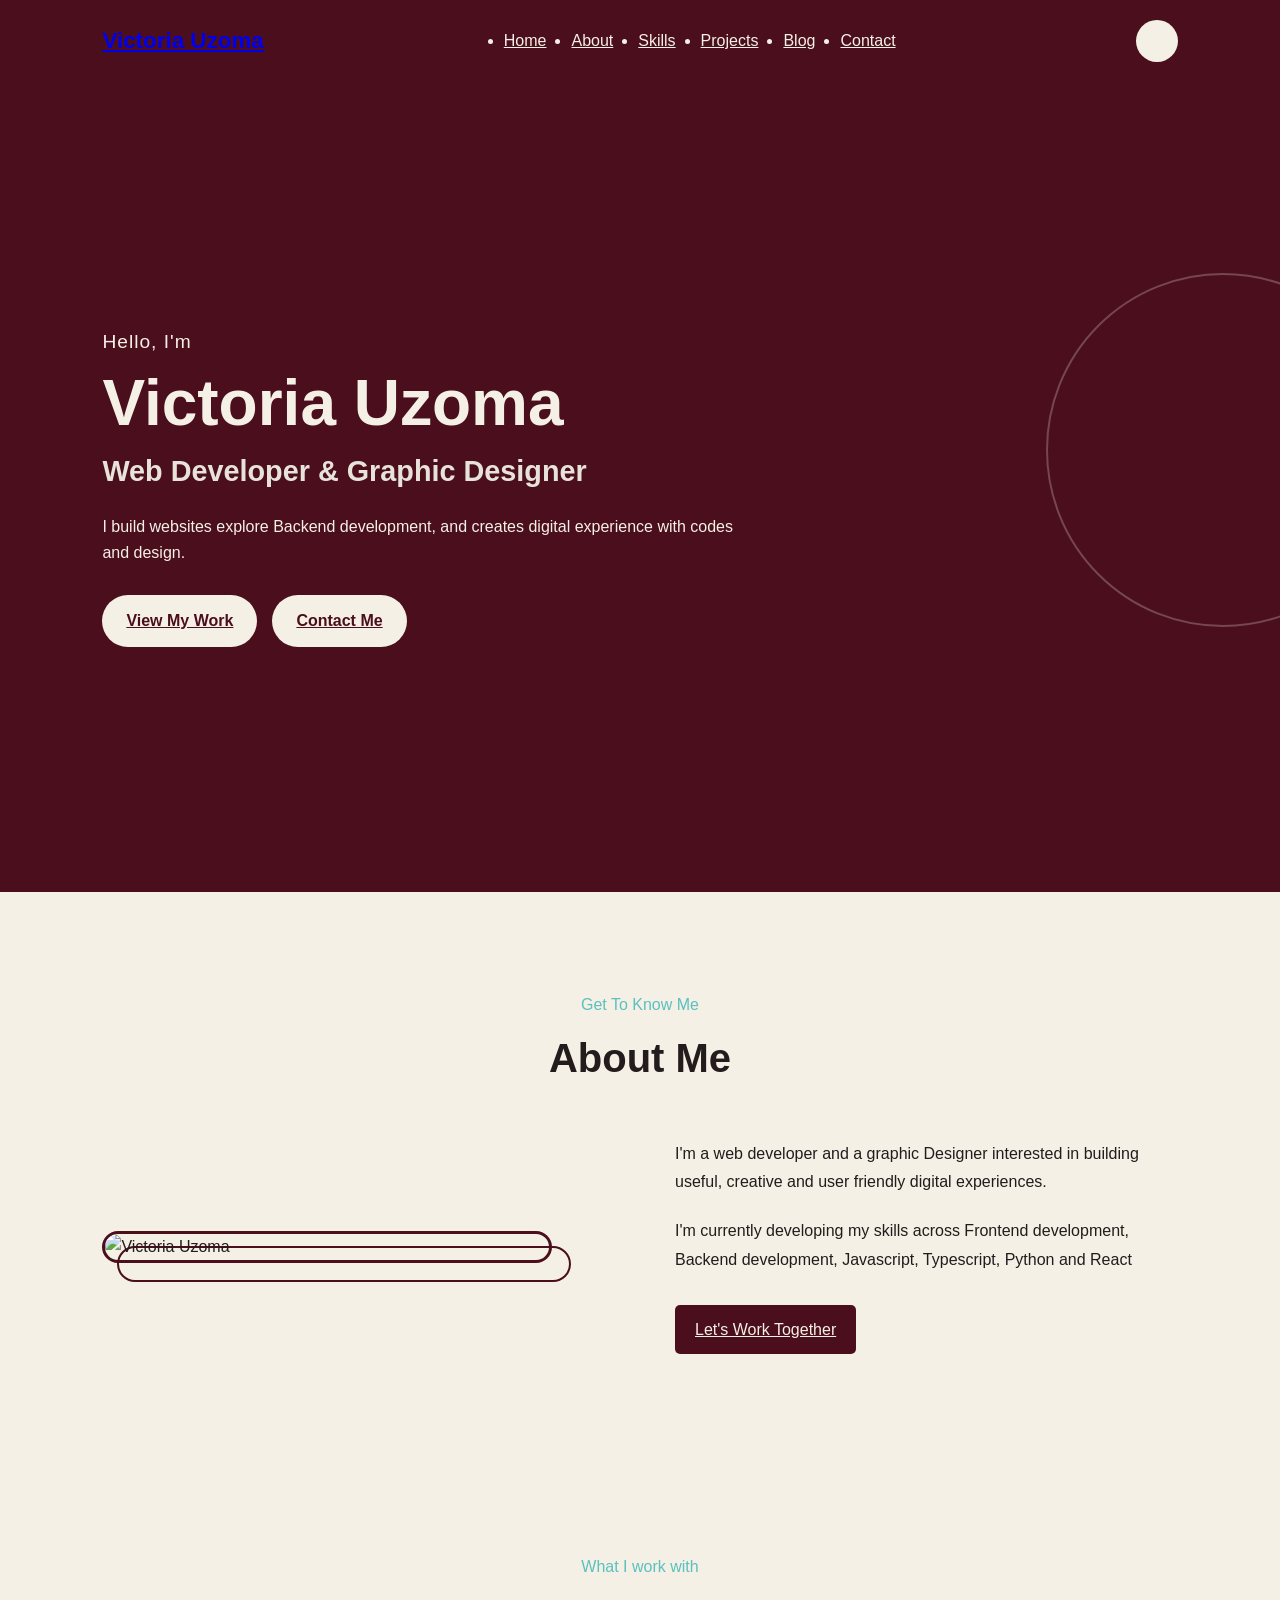
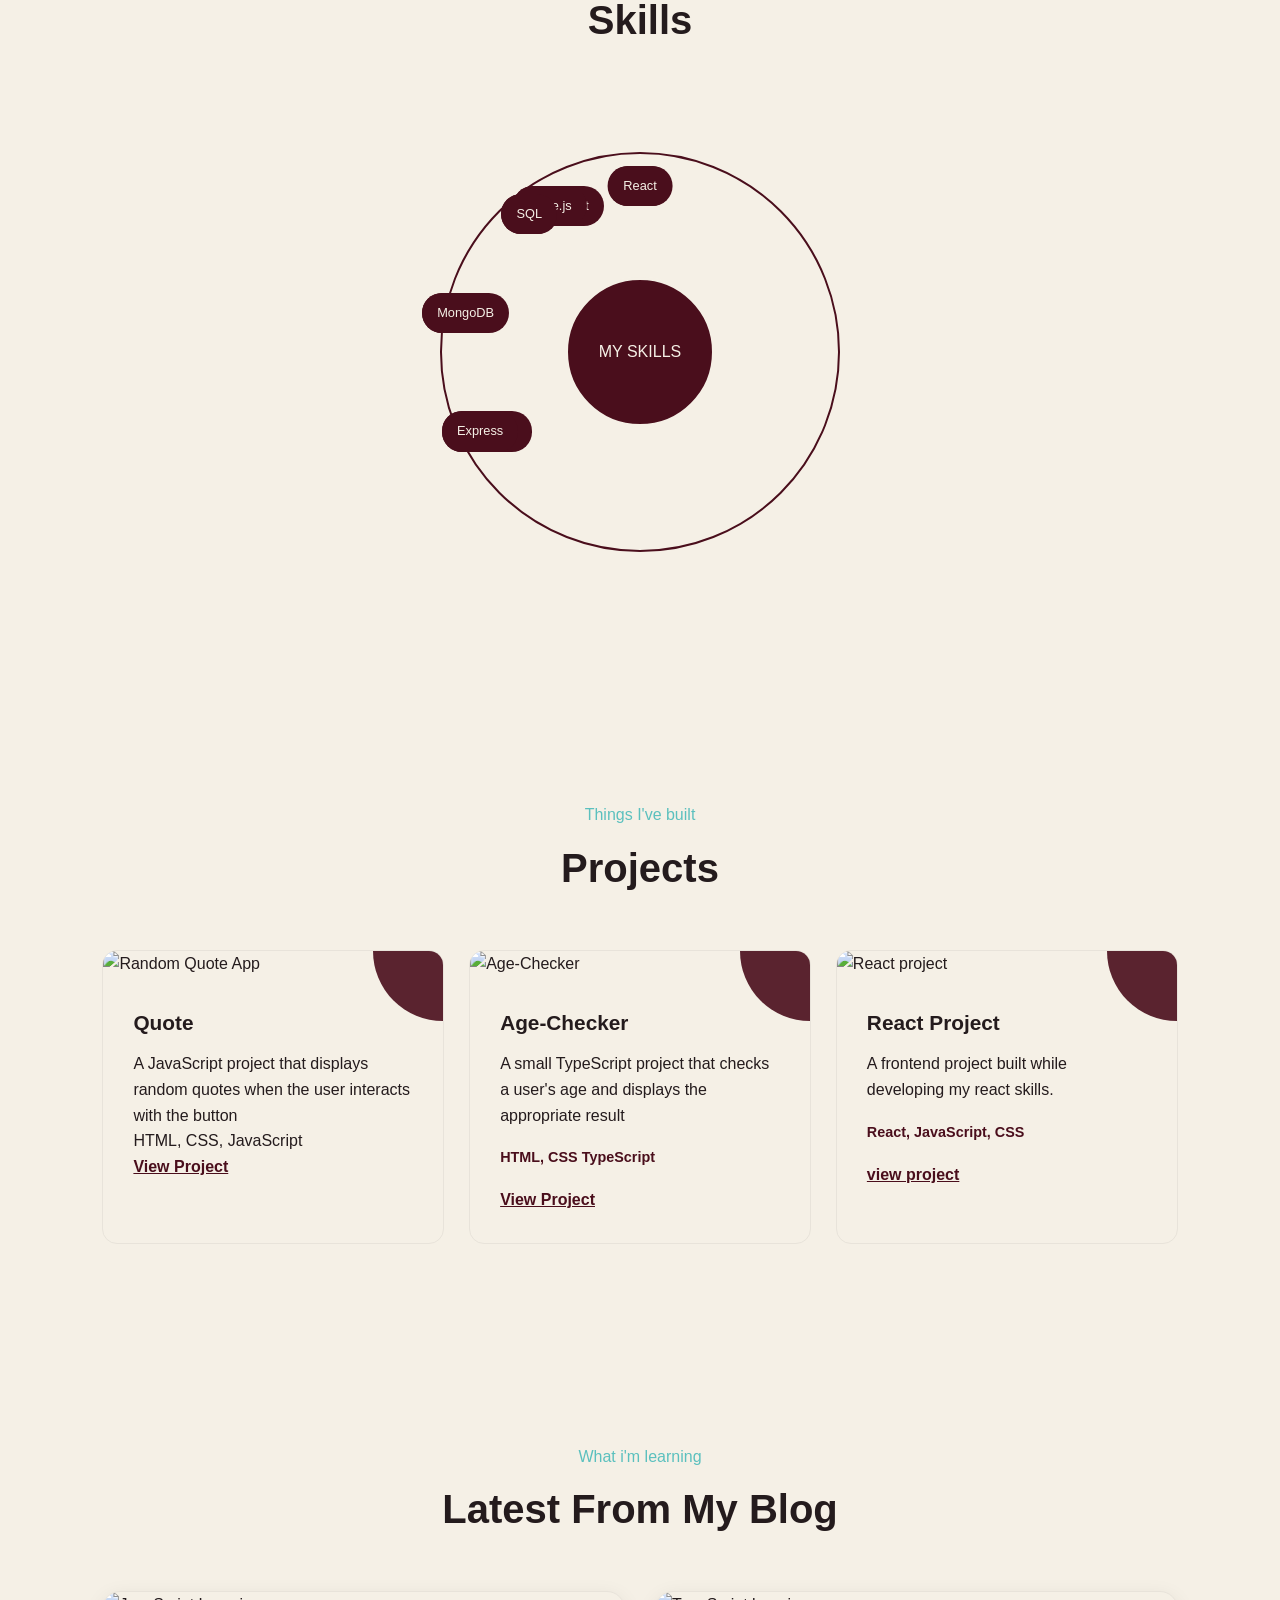
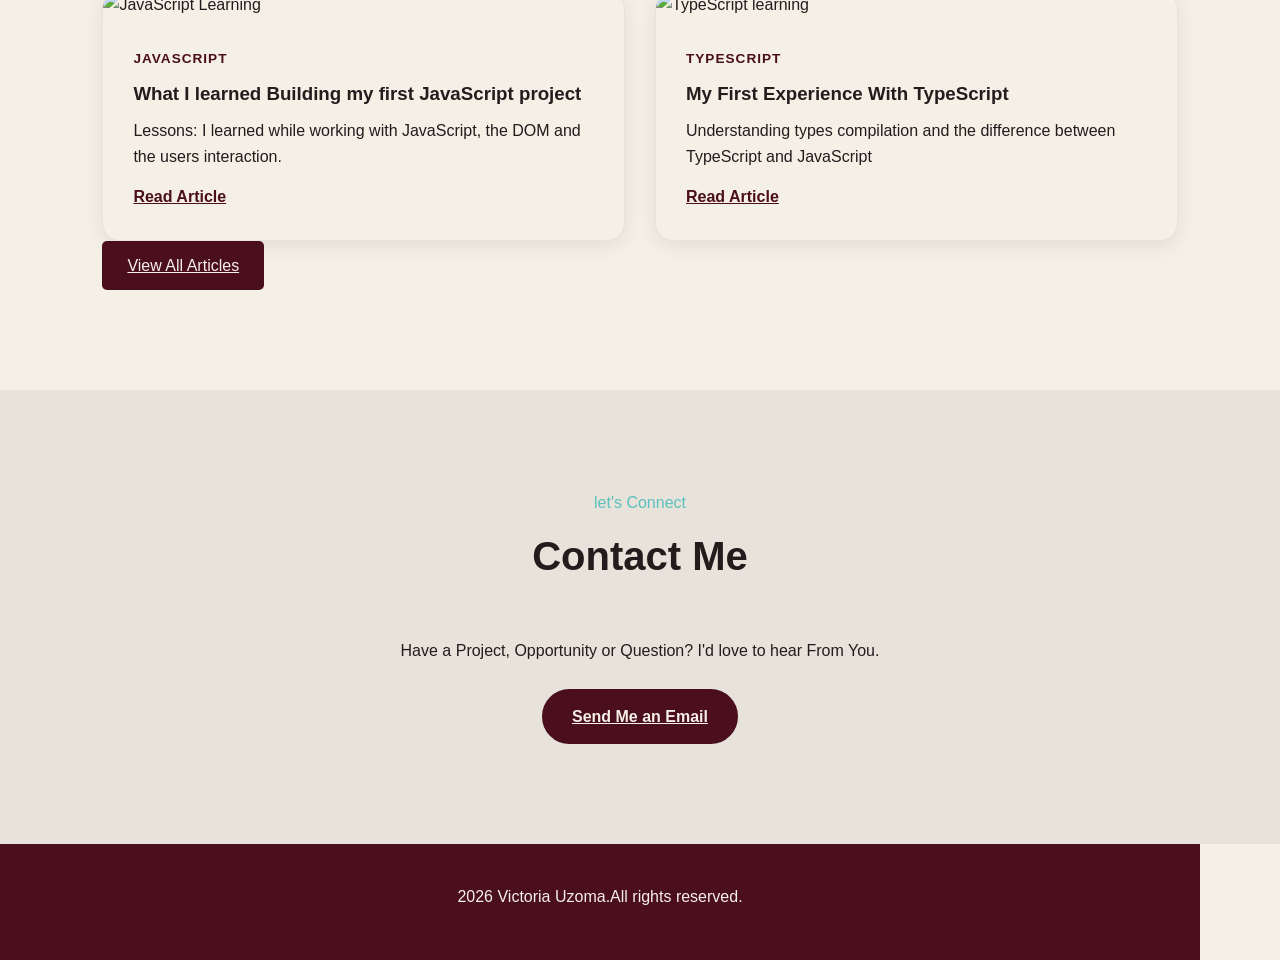
==== index.html @ b0142c45 "Refine portfolio layout and navigation" ====
<!DOCTYPE html>
<html lang="en">
<head>
    <meta charset="UTF-8">
    <meta name="viewport" content="width=device-width, initial-scale=1.0">
    <title>Victoria Uzoma</title>
    <link rel="stylesheet" href="css/style.css">
</head>
<body>
    
    <header>
        <nav class="navbar">
            <a href="index.html" class="logo">Victoria Uzoma</a>
            <ul class="nav-links">
                <li><a href="#home">Home</a></li>
                <li><a href="#about">About</a></li>
                <li><a href="#skills">Skills</a></li>
                <li><a href="#projects">Projects</a></li>
                <li><a href="blog.html">Blog</a></li>
                <li><a href="#contact">Contact</a></li>
            </ul>
            <button id="themeToggle" class="theme-toggle" type="button"><i data-lucide="moon"></i></button>
        </nav>
    </header>

    <main>
        <!--Hero Section-->

        <section id="home" class="hero">
            <div class="hero-content">
                <p class="intro">Hello, I'm</p>
                <h1>Victoria Uzoma</h1>
                <h2>Web Developer & Graphic Designer</h2>
                <p>I build websites explore Backend development, and creates digital experience with codes and design.</p>
                <div class="hero-buttons">
                  <a href="#projects">View My Work</a>
                  <a href="#contact">Contact Me</a>
                </div>
            </div>
        </section>

        <!-- About -->
        <section id="about" class="section">
              <div class="section-heading">
                <p>Get To Know Me</p>
                <h2>About Me</h2>
              </div>
              
              <div class="about-content">
                <div class="about-image">
                    <img src="images/profile.jpg" alt="Victoria Uzoma">
                </div>
                  
                <div class="about-text">
                    <p>
                        I'm a web developer and a graphic Designer interested in building useful, creative and user friendly digital experiences.
                    </p>
                    <p>
                        I'm currently developing my skills across Frontend development, Backend development, Javascript, Typescript, Python and React
                    </p>
                    <a href="#contact"> Let's Work Together</a>
                </div>
              </div>
        </section>

        <!-- Skills & Values -->

        <section id="skills" class="section">
            <div class="section-heading">
                <p>What I work with</p>
                <h2>Skills</h2>
            </div>

            <div class="skills-container">
                <div class="skills-orbit">
                    <div class="skills-center">
                        <p>MY SKILLS</p>
                    </div>
                    <span class="skills-icon icon-1">HTML</span>
                    <span class="skills-icon icon-2">CSS</span>
                    <span class="skills-icon icon-3">Git</span>
                    <span class="skills-icon icon-4">JavaScript</span>
                    <span class="skills-icon icon-5">TypeScript</span>
                    <span class="skills-icon icon-6">React</span>
                    <span class="skills-icon icon-7">Node.js</span>
                    <span class="skills-icon icon-8">Express</span>
                    <span class="skills-icon icon-9">MongoDB</span>
                    <span class="skills-icon icon-10">SQL</span>
                </div>
            </div>
        </section>

        <!--Projects-->

        <section id="projects" class="section">
           <div class="section-heading">
            <p>Things I've built</p>
            <h2>Projects</h2>
           </div>

           <div class="projects-container">
            <article class="project-card">
                <div class="project-image">
                <img src="images/quote-app.jpg" alt="Random Quote App">
                </div>

                <div class="project-content">
                   <h3>Quote</h3>
                   <p>A JavaScript project that displays random quotes when the user interacts with the button</p>
                   <p>HTML, CSS, JavaScript</p>
                   <a href="#" class="project-link">View Project</a>
                </div>
            </article>

            <article class="project-card">
                <div class="project-image"><img src="images/age-checker.jpg" alt="Age-Checker"></div>
                <div class="project-content">
                    <h3>Age-Checker</h3>
                    <p>A small TypeScript project that checks a user's age and displays the appropriate result</p>
                    <p class="technologies"> HTML, CSS TypeScript</p>
                    <a href="#" class="project-link">View Project</a>
                </div>
            </article>

            <article class="project-card">
                <div class="project-image">
                    <img src="images/react-project.jpg" alt="React project">
                </div>
                <div class="project-content">
                    <h3>React Project</h3>
                    <p> A frontend project built while developing my react skills.</p>
                    <p class="technologies">React, JavaScript, CSS</p>
                    <a href="#" class="project-link"> view project</a>
                </div>
            </article>
           </div>
        </section>

         <!--Blog Preview-->

         <section id="blog-preview" class="section">
            <div class="section-heading">
                <p>What i'm learning</p>
                <h2>Latest From My Blog</h2>
            </div>

            <div class="blog-container">
                <article class="blog-card">
                    <div class="blog-image"><img src="images/blog-javascript.jpg" alt="JavaScript Learning"></div>
                    <div class="blog-content">
                        <p class="blog-category">JavaScript</p>
                        <h3>What I learned Building my first JavaScript project</h3>
                        <p>Lessons: I learned while working with JavaScript, the DOM and the users interaction.</p>
                        <a href="article.html?post=javascript-project">Read Article</a>
                    </div>
                </article>

                <article class="blog-card">
                    <div class="blog-image">
                        <img src="images/blog-typescript.jpg" alt="TypeScript learning">
                    </div>
                    <div class="blog-content">
                        <p class="blog-category">TypeScript</p>
                        <h3>My First Experience With TypeScript</h3>
                        <p>Understanding types compilation and the difference between TypeScript and JavaScript</p>
                        <a href="article.html?post=typescript">Read Article</a>
                    </div>
                </article>
            </div>

            <div class="blog-button">
                <a href="blog.html"> View All Articles</a>
            </div>
         </section>

         <!--Contact-->

         <section id="contact" class="section">
            <div class="section-heading">
                <p>let's Connect</p>
                <h2>Contact Me</h2>
            </div>

            <div class="contact-content">
                <p>Have a Project, Opportunity or Question? I'd love to hear From You.</p>
                <a href="mailto:vuzoma140@gmail.com">Send Me an Email</a>
            </div>
         </section>
    </main>
    
    <footer>
        <p>2026 Victoria Uzoma.All rights reserved.</p>
    </footer>

    <script src="https://unpkg.com/lucide@latest"></script>
    <script src="js/script.js"></script>
</body>
</html>
---- css/style.css ----
*{
    margin: 0;
    padding: 0;
    box-sizing: border-box;
}

:root {
    --hushblood: #4a0e1c;
    --cream: #f5f0e6;
    --smoky-white: #e8e3da;
    --text-dark: #241b1d;
    --white: #ffffff;
}

html {
    scroll-behavior: smooth;
}

body {
    font-family: Arial, Helvetica, sans-serif;
    background: var(--cream);
    color: var(--text-dark);
    line-height: 1.6;
    min-height: 100vh;
    width: 100%;
    margin: 0;
}

img{
    width: 100%;
    display: block;
}

/* Navbar */

.navbar {
    width: 100%;
    padding:20px 8%;
    display: flex;
    justify-content: space-between;
    align-items: center;
    background: var(--hushblood);
    color: var(--cream);
    position: sticky;
    top: 0;
    z-index: 1000;
}

.logo {
    font-size: 1.4rem;
    font-weight:bold;
}

.nav-links {
    display: flex;
    gap: 25px;
}

.nav-links a {
    color: var(--cream);
    transition: color 0.3s ease;
}

.nav-links a:hover {
    color: var(--smoky-white)
}

.nav-links a {
    position: relative;
}

.nav-links a::after {
    content: "";
    position: absolute;
    width: 0;
    height: 2px;
    left: 0;
    bottom: -6px;
    background: var(--cream);
    transition: width 0.3s ease;
}

.nav-links a:hover::after {
    width: 100%;
}


/* General section */

.section {
    padding: 100px 8%;
}

.section-heading {
    text-align: center;
    max-width: 700px;
    margin: 0 auto 50px;
}

.section-heading p {
    color: #5bc0be;
    margin-bottom: 8px;
}

.section-heading h1,
.section-heading h2 {
    font-size: 2.5rem;
}

/* Hero */

.hero {
    min-height: 90vh;
    padding: 100px 8%;
    display: flex;
    align-items: center;
    background: var(--hushblood);
    color: var(--cream);
}

.hero::before {
    content: "";
    position: absolute;
    width: 350px;
    height: 350px;
    border-radius: 50%;
    border: 2px solid var(--cream);
    right: -120px;
    top: 50%;
    transform: translateY(-50%);
    opacity: 0.25;
}

.hero-content {
    max-width: 750px;
    position: relative;
    z-index: 1;
}

.intro {
    color: var(--cream);
    font-size: 1.2rem;
    letter-spacing: 1px;
}

.hero h1 {
    font-size: 4rem;
    line-height: 1.1;
    margin: 10px 0;
    color: var(--cream);
}

.hero h2 {
    font-size: 1.8rem;
    margin-bottom: 20px;
    color: var(--smoky-white);
}

.hero p {
    max-width: 650px;
}

.hero-buttons {
    display: flex;
    gap: 15px;
    margin-top: 30px;
}
.hero-buttons a {
    padding: 13px 24px;
    border-radius: 30px;
    background: var(--cream);
    color: var(--hushblood);
    font-weight: bold;
    transition: 0.3s ease;
}

.hero-buttons a:hover {
    background: transparent;
    color: var(--cream);
    transform: translateY(-2px);
}

/* About */

.about-content {
    display: grid;
    grid-template-columns: 1fr 1fr;
    gap: 70px;
    align-items: center;
}

.about {
    background: var(--smoky-white);
}

.about-image {
    max-width: 450px;
    position: relative;
}

.about-image img {
    border-radius: 20px;
    border: 3px solid var(--hushblood);
    position: relative;
    z-index: 1;
}

.about-image::after {
    content: "";
    position: absolute;
    width: 100%;
    height: 100%;
    border: 2px solid var(--hushblood);
    border-radius: 20px;
    top: 15px;
    left: 15px;
    z-index: 0;
}

.about-text img {
border-radius: 15px;
border: 3px solid var(--hushblood);
}

.about-text a {
    display: inline-block;
    margin-top: 10px;
    padding: 12px 20px;
    background: var(--hushblood);
    color: var(--cream);
    border-radius: 5px;
    transition: 0.3s ease;
}

.about-text {
    max-width: 600px;
}

.about-text p {
    margin-bottom: 20px;
    color: var(--text-dark);
    line-height: 1.8;
}

/* Skills */

#skills {
    background: var(--cream);
}
.skills-container {
    display: flex;
    justify-content: center;
    align-items: center;
    min-height: 500px;
}

.skills-orbit {
    position: relative;
    width: 400px;
    height: 400px;
    border: 2px solid var(--hushblood);
    border-radius: 50%;
    animation: rotateSkills 20s linear infinite;
}


.skills-center {
    position: absolute;
    top: 50%;
    left: 50%;
    transform: translate(-50%, -50%);

    width: 150px;
    height: 150px;
    border-radius: 50%;

    background: var(--hushblood);
    color: var(--cream);

    display: flex;
    justify-content: center;
    align-items: center;
    text-align: center;
    border: 3px solid var(--cream);
}

.skills-icon {
position: absolute;
padding: 10px 15px;
background: var(--hushblood);
color: var(--cream);
border-radius: 20px;
font-size: 0.8rem;
transition: transform 0.3s ease;
}

.icon-1 {
    top: 3%;
    left: 50%;
    transform: translateX(-50%);
}

.icon-2 {
    top: 10%;
    left: 15%;
}

.icon-3 {
    top: 35%;
    left: -5%;
}

.icon-4 {
    top: 65%;
    left: 0%;
}

.icon-5 {
    top: 8%;
    left: 18%;
}

.icon-6 {
    top: 3%;
    left: 50%;
    transform: translateX(-50%);
}

.icon-7 {
    top: 8%;
    left: 18%;
}

.icon-8 {
    top: 65%;
    left: 0%;
}

.icon-9 {
    top: 35%;
    left: -5%;
}

.icon-10 {
    top: 10%;
    left: 15%;
}

.skills-orbit:hover {
    animation-play-state: paused;
}

@keyframes rotateSkills {
    from {
        transform: rotate(0deg);
    }
    to {
        transform: rotate(360deg);
    }
}
/*Projects*/

.projects-container {
    display: grid;
    grid-template-columns: repeat(3, 1fr);
    gap: 25px;
}

.project-card {
    position: relative;
    background: var(--cream);
    border-radius: 15px;
    overflow: hidden;
    border: 1px solid var(--smoky-white);
    transition: transform 0.3s ease, box-shadow 0.3s ease;
}

.project-card::before {
    content: "";
    position: absolute;
    width: 140px;
    height: 140px;
    border-radius: 50%;
    background: var(--hushblood);
    top: -70px;
    right: -70px;
    opacity: 0.9;
}

.project-card:hover {
    transform: translateY(-8px);
    box-shadow: 0 15px 30px rgba(74, 14, 28, 0.15);
}

.project-content {
    padding: 30px;
    position: relative;
    z-index: 1;
}

.project-content h3 {
    margin-bottom: 12px;
    font-size: 1.3rem;
}

.technologies {
    margin: 18px 0;
    font-size: 0.9rem;
    color: var(--hushblood);
    font-weight: bold;
}

.project-link {
    font-weight: bold;
    color: var(--hushblood);
    transition: 0.3s ease;
}

.project-link:hover {
    letter-spacing: 1px;
}

/*Blog*/

.blog-container {
    display: grid;
    grid-template-columns: repeat(2, 1fr);
    gap: 30px;
}

.blog-card {
    background: var(--cream);
    border-radius: 18px;
    overflow: hidden;
    border: 1px solid var(--smoky-white);
    box-shadow: 0 5px 20px rgba(0, 0, 0, 0.08);
    transition: 0.3s ease;
}

.blog-content {
    padding: 30px;
}

.blog-category {
    color: var(--hushblood);
    font-size: 0.85rem;
    font-weight: bold;
    text-transform: uppercase;
    letter-spacing: 1px;
    margin-bottom: 12px;
}

.blog-content h2,
.blog-content h3 {
    margin-bottom: 12px;
    line-height: 1.3;
}

.blog-content a {
    display: inline-block;
    margin-top: 15px;
    font-weight: bold;
    color: var(--hushblood);
    transition: 0.3s ease;
}

.blog-button a {
    display: inline-block;
    padding: 12px 25px;
    background: var(--hushblood);
    color: var(--cream);
    border-radius: 5px;
    transition: 3.0s ease;
}

.blog-button a:hover {
    transform: translateY(-2px);
    background: var(--text-dark);
}

.blog-card:hover {
    transform: translateY(-6px);
    box-shadow: 0 12px 25px rgba(74, 14, 28, 0.12);
}

/* Article*/

#article {
    max-width: 850px;
    margin: 0 auto;
    padding: 100px 8%;
}

.article-category {
    color: var(--hushblood);
    font-weight: bold;
}

.article-title {
    font-size: 3rem;
    margin: 15px 0 25px;
}

.article-content p {
    margin: 20px;
}

.article-content h2 {
    margin: 35px 0 15px;
}

/* Contact*/

.contact-content {
    text-align: center;
}

.contact-content a {
    display: inline-block;
    margin-top: 25px;
    padding: 13px 28px;
    background: var(--hushblood);
    color: var(--cream);
    border: 2px solid var(--hushblood);
    border-radius: 30px;
    font-weight: bold;
    transition: 0.3s ease;
}

.contact-content a:hover {
    background: transparent;
    color: var(--hushblood);
    transform: translateY(-3px);
}

#contact {
    background: var(--smoky-white);
}

/*Footer*/

footer {
    padding: 40px 20px;
    background: var(--hushblood);
    color: var(--cream);
    text-align: center;
    width: 1200px;
}

footer a {
    color: var(--cream);
    transition: 0.3s ease;
}

footer p {
    margin-bottom: 10px;
}

footer a:hover{
    color: var(--smoky-white);
}

footer a + a {
    margin-left: 15px;
}

/* Response */

@media (max-width: 900px) {
    .projects-container {
        grid-template-columns: 1fr 1fr;
    }

    .about-content {
        grid-template-columns: 1fr;
    }

    .about-image {
        margin: 0 auto;
    }

    .about-text {
        text-align: center;
        margin: 0 auto;
    }
}

@media (max-width: 650px) {
    .navbar {
        flex-direction: column;
        gap: 20px;
        padding: 18px 5%;
    }

    .nav-links {
        flex-wrap: wrap;
        justify-content: center;
        gap: 15px;
    }

    .hero {
     min-height: 80vh;
     padding: 80px 5%;
    }

    .hero h1 {
        font-size: 2.8rem;
    }

    .hero h2 {
        font-size: 1.4rem;
    }

    .hero-buttons {
        flex-wrap: wrap;
    }

    .section {
        padding: 80px 5%;
    }

    .skills-container,
    .projects-container,
    .blog-container {
        grid-template-columns: 1fr;
    } 

    .skills-orbit {
        width: 320px;
        height: 320px;
    }

    .skills-center {
        width: 120px;
        height: 120px;
    }
    .skills-icon {
        font-size: 0.75rem;
        padding: 8px 11px;
    }

    .article-title {
        font-size: 2.2rem;
    }
}

/* NIGHT THEME */

body.night {
    background: var(--hushblood);
    color: var(--cream);
}

body.night .navbar {
    background: var(--cream);
    color: var(--hushblood);
}

body.night .nav-links a {
    color: var(--hushblood);
}

body.night .intro {
    color: var(--text-dark);
}

body.night .hero {
    background: var(--cream);
    color: var(--hushblood);
}

body.night .hero h1,
body.night .hero h2 {
    color: var(--hushblood);
}

body.night .about,
body.night .skills,
body.night #contact {
    background: var(--hushblood);
    color: var(--cream);
}

body.night .project-card,
body.night .blog-card {
    background: var(--hushblood);
    color: var(--cream);
    border-color: var(--cream);
}

body.night footer {
        background: var(--cream);
        color: var(--hushblood);
}

body.night .theme-toggle {
    background: var(--hushblood);
    color: var(--cream);
}

.theme-toggle {
    border: none;
    background: var(--cream);
    color: var(--hushblood);
    width: 42px;
    height: 42px;
    border-radius: 50%;
    cursor: pointer;
    font-size: 1.1rem;
    transition: 0.3s ease;
}

.theme-toggle:hover {
    transform: rotate(15deg) scale(1.05);
}

.theme-toggle svg {
    width: 20px;
    height:20px;
}

body.night .section-heading p {
    color: var(--cream);
}

body.night .about-text p {
    color: var(--cream);
}

body.night .technologies {
    color: var(--cream);
}

body.night .project-link {
    color: var(--cream);
}

body.night .blog-category {
    color: var(--cream);
}

body.night .blog-content a {
    color: var(--cream);
}

body.night .article-category {
    color: var(--cream);
}

body.night .contact-content a {
    background: var(--cream);
    color: var(--hushblood);
    border-color: var(--cream);
}

body.night .contact-content a:hover {
    background: transparent;
    color: var(--cream);
}
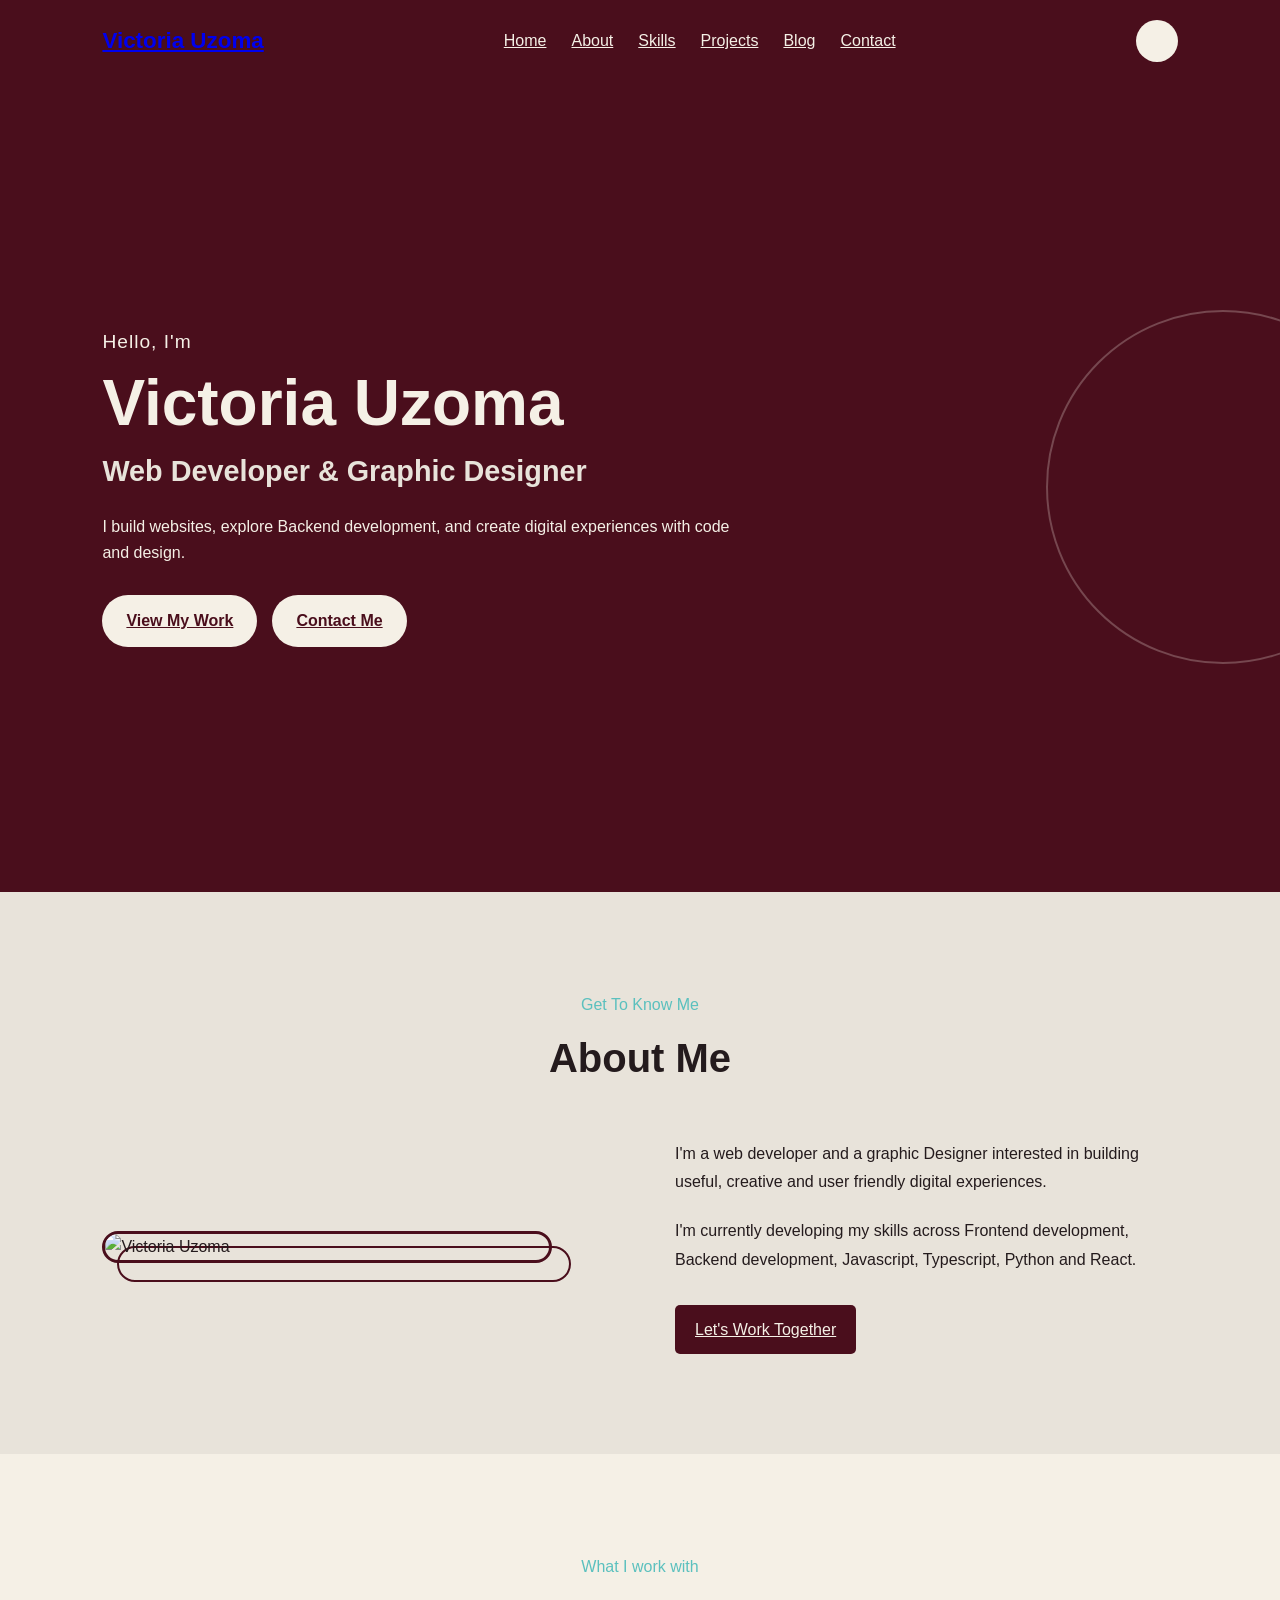
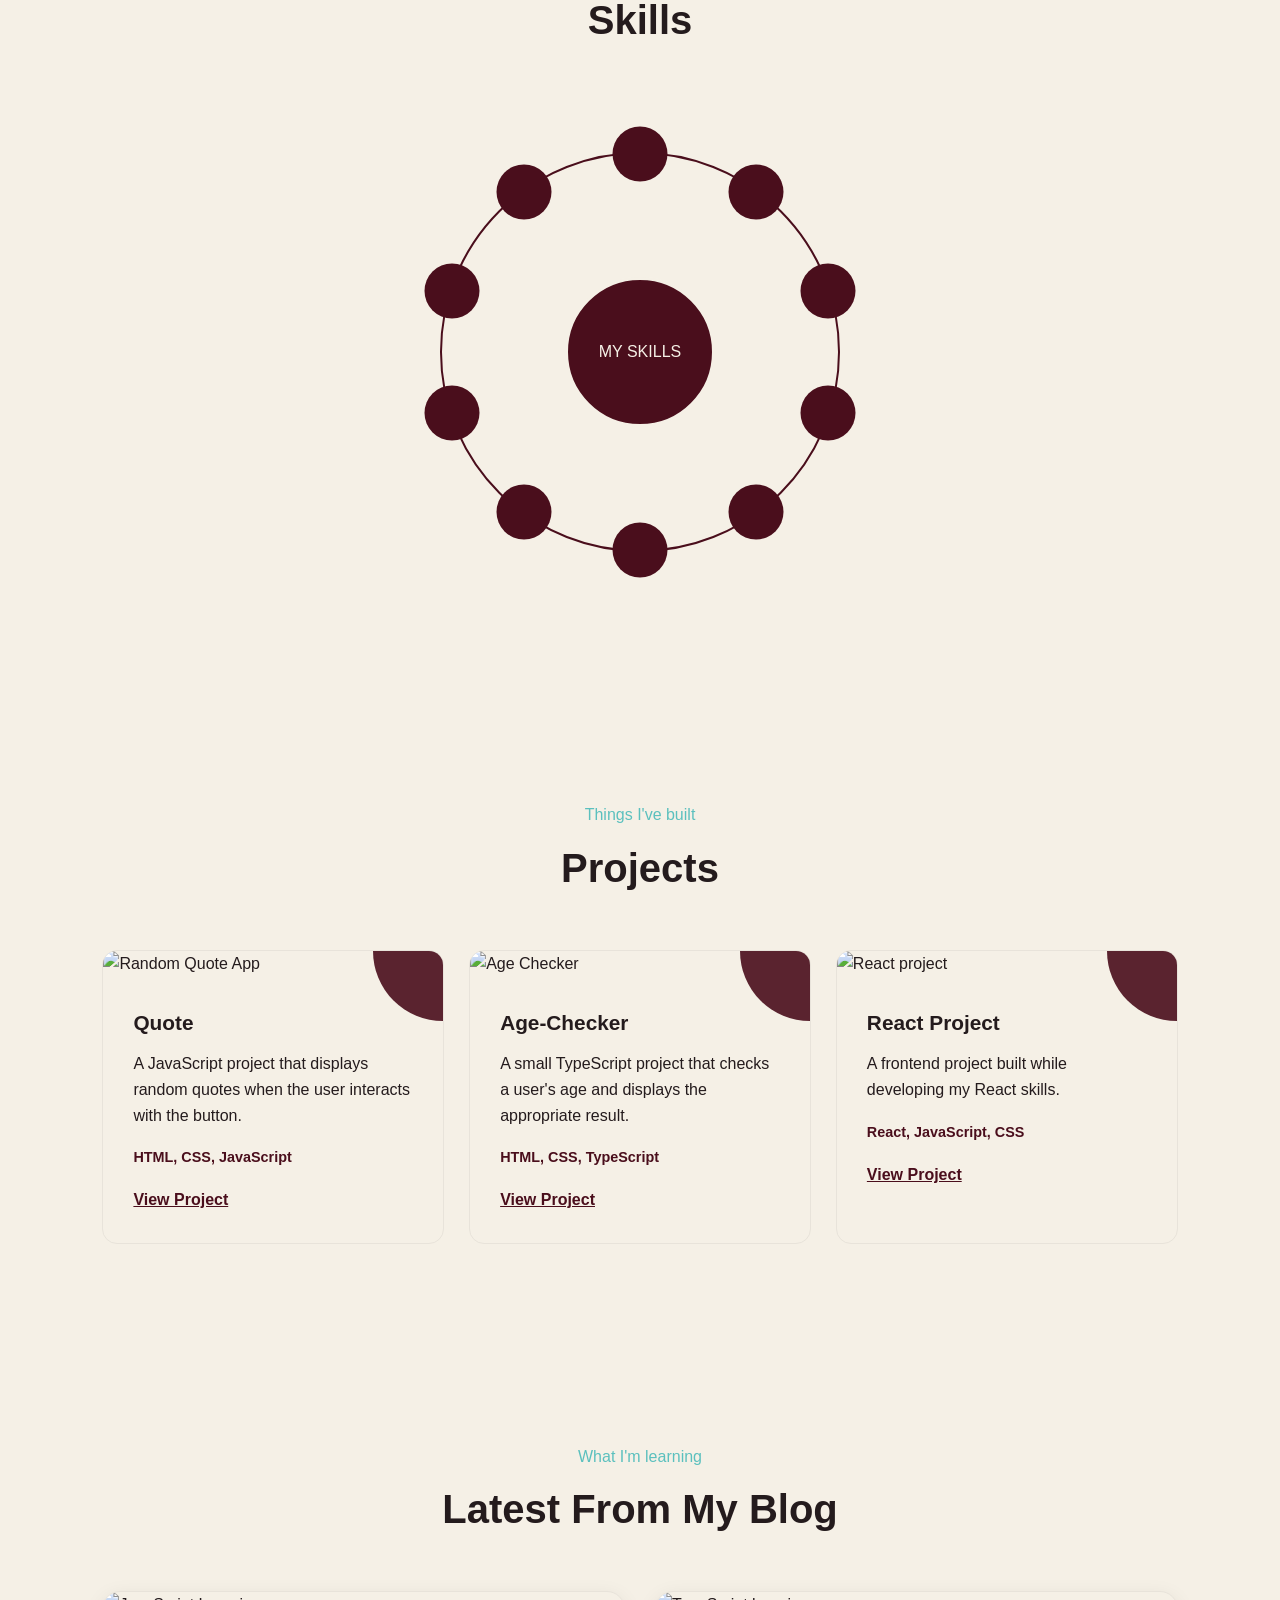
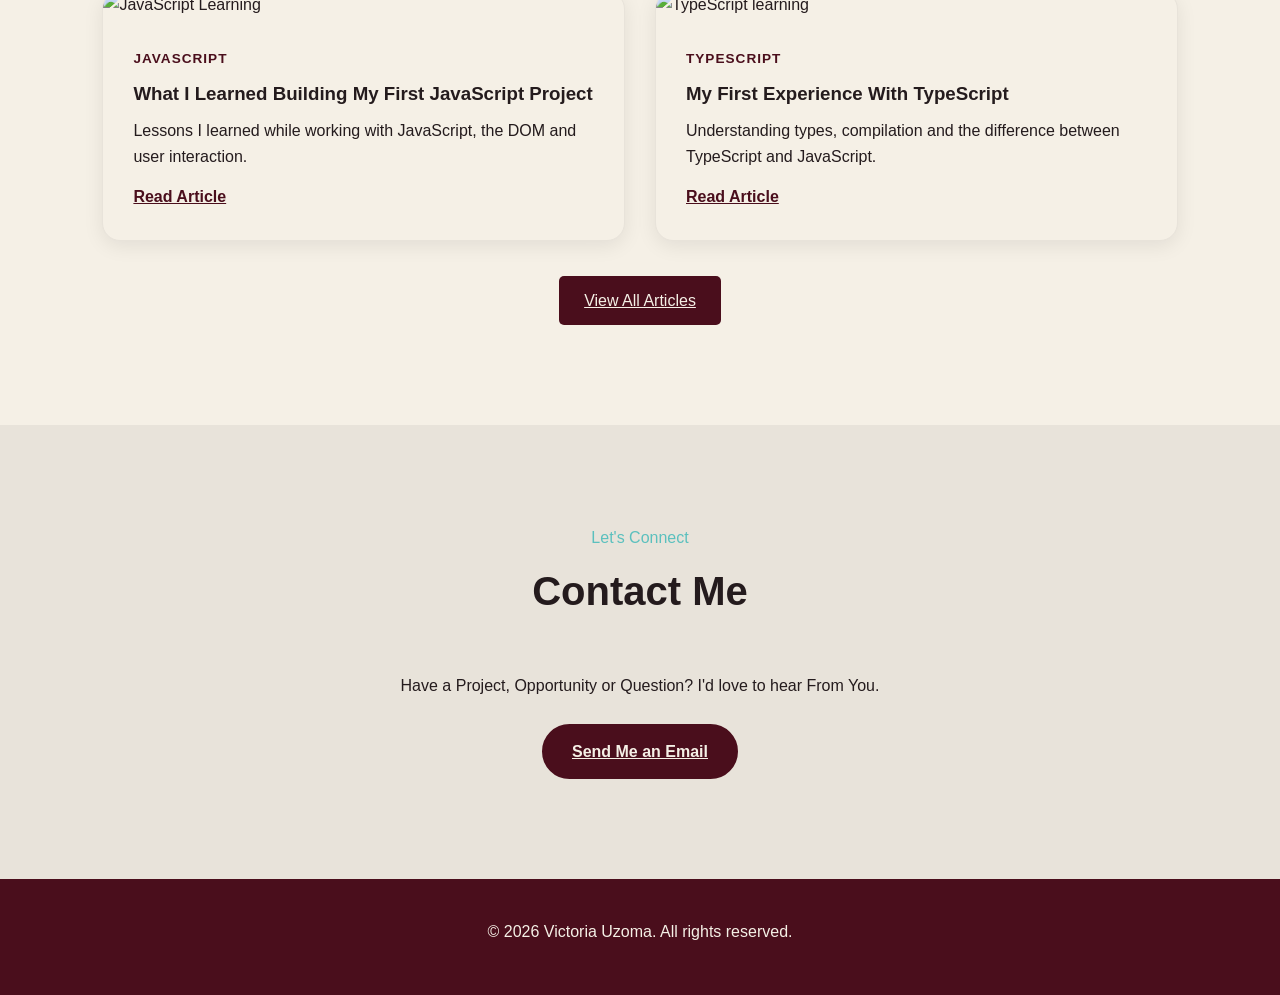
==== commit c853ac82: "Complete portfolio homepage styling" ====
--- a/index.html
+++ b/index.html
@@ -3,14 +3,21 @@
 <head>
     <meta charset="UTF-8">
     <meta name="viewport" content="width=device-width, initial-scale=1.0">
+
     <title>Victoria Uzoma</title>
+
     <link rel="stylesheet" href="css/style.css">
+
+    <!-- Devicon for technology icons -->
+    <link rel="stylesheet" href="https://cdn.jsdelivr.net/gh/devicons/devicon@latest/devicon.min.css">
 </head>
+
 <body>
-    
+
     <header>
         <nav class="navbar">
             <a href="index.html" class="logo">Victoria Uzoma</a>
+
             <ul class="nav-links">
                 <li><a href="#home">Home</a></li>
                 <li><a href="#about">About</a></li>
@@ -19,180 +26,401 @@
                 <li><a href="blog.html">Blog</a></li>
                 <li><a href="#contact">Contact</a></li>
             </ul>
-            <button id="themeToggle" class="theme-toggle" type="button"><i data-lucide="moon"></i></button>
+
+            <button id="themeToggle" class="theme-toggle" type="button">
+                <i data-lucide="moon"></i>
+            </button>
         </nav>
     </header>
 
+
     <main>
-        <!--Hero Section-->
+
+        <!-- Hero Section -->
 
         <section id="home" class="hero">
             <div class="hero-content">
+
                 <p class="intro">Hello, I'm</p>
+
                 <h1>Victoria Uzoma</h1>
+
                 <h2>Web Developer & Graphic Designer</h2>
-                <p>I build websites explore Backend development, and creates digital experience with codes and design.</p>
+
+                <p>
+                    I build websites, explore Backend development,
+                    and create digital experiences with code and design.
+                </p>
+
                 <div class="hero-buttons">
-                  <a href="#projects">View My Work</a>
-                  <a href="#contact">Contact Me</a>
+                    <a href="#projects">View My Work</a>
+                    <a href="#contact">Contact Me</a>
                 </div>
-            </div>
-        </section>
+
+            </div>
+        </section>
+
 
         <!-- About -->
+
         <section id="about" class="section">
-              <div class="section-heading">
+
+            <div class="section-heading">
                 <p>Get To Know Me</p>
                 <h2>About Me</h2>
-              </div>
-              
-              <div class="about-content">
+            </div>
+
+            <div class="about-content">
+
                 <div class="about-image">
                     <img src="images/profile.jpg" alt="Victoria Uzoma">
                 </div>
-                  
+
                 <div class="about-text">
+
                     <p>
-                        I'm a web developer and a graphic Designer interested in building useful, creative and user friendly digital experiences.
+                        I'm a web developer and a graphic Designer interested
+                        in building useful, creative and user friendly digital experiences.
                     </p>
+
                     <p>
-                        I'm currently developing my skills across Frontend development, Backend development, Javascript, Typescript, Python and React
+                        I'm currently developing my skills across Frontend development,
+                        Backend development, Javascript, Typescript, Python and React.
                     </p>
-                    <a href="#contact"> Let's Work Together</a>
+
+                    <a href="#contact">Let's Work Together</a>
+
                 </div>
-              </div>
-        </section>
+
+            </div>
+
+        </section>
+
 
         <!-- Skills & Values -->
 
         <section id="skills" class="section">
+
             <div class="section-heading">
                 <p>What I work with</p>
                 <h2>Skills</h2>
             </div>
 
+
             <div class="skills-container">
+
                 <div class="skills-orbit">
+
+                    <!-- Center of the orbit -->
+
                     <div class="skills-center">
                         <p>MY SKILLS</p>
                     </div>
-                    <span class="skills-icon icon-1">HTML</span>
-                    <span class="skills-icon icon-2">CSS</span>
-                    <span class="skills-icon icon-3">Git</span>
-                    <span class="skills-icon icon-4">JavaScript</span>
-                    <span class="skills-icon icon-5">TypeScript</span>
-                    <span class="skills-icon icon-6">React</span>
-                    <span class="skills-icon icon-7">Node.js</span>
-                    <span class="skills-icon icon-8">Express</span>
-                    <span class="skills-icon icon-9">MongoDB</span>
-                    <span class="skills-icon icon-10">SQL</span>
+
+
+                    <!-- HTML -->
+
+                    <span class="skills-icon icon-1" title="HTML">
+                        <i class="devicon-html5-plain"></i>
+                    </span>
+
+
+                    <!-- CSS -->
+
+                    <span class="skills-icon icon-2" title="CSS">
+                        <i class="devicon-css3-plain"></i>
+                    </span>
+
+
+                    <!-- Git -->
+
+                    <span class="skills-icon icon-3" title="Git">
+                        <i class="devicon-git-plain"></i>
+                    </span>
+
+
+                    <!-- JavaScript -->
+
+                    <span class="skills-icon icon-4" title="JavaScript">
+                        <i class="devicon-javascript-plain"></i>
+                    </span>
+
+
+                    <!-- TypeScript -->
+
+                    <span class="skills-icon icon-5" title="TypeScript">
+                        <i class="devicon-typescript-plain"></i>
+                    </span>
+
+
+                    <!-- React -->
+
+                    <span class="skills-icon icon-6" title="React">
+                        <i class="devicon-react-original"></i>
+                    </span>
+
+
+                    <!-- Node.js -->
+
+                    <span class="skills-icon icon-7" title="Node.js">
+                        <i class="devicon-nodejs-plain"></i>
+                    </span>
+
+
+                    <!-- Express -->
+
+                    <span class="skills-icon icon-8" title="Express">
+                        <i class="devicon-express-original"></i>
+                    </span>
+
+
+                    <!-- MongoDB -->
+
+                    <span class="skills-icon icon-9" title="MongoDB">
+                        <i class="devicon-mongodb-plain"></i>
+                    </span>
+
+
+                    <!-- SQL -->
+
+                    <span class="skills-icon icon-10" title="SQL">
+                        <i class="devicon-azuresqldatabase-plain"></i>
+                    </span>
+
                 </div>
-            </div>
-        </section>
-
-        <!--Projects-->
+
+            </div>
+
+        </section>
+
+
+        <!-- Projects -->
 
         <section id="projects" class="section">
-           <div class="section-heading">
-            <p>Things I've built</p>
-            <h2>Projects</h2>
-           </div>
-
-           <div class="projects-container">
-            <article class="project-card">
-                <div class="project-image">
-                <img src="images/quote-app.jpg" alt="Random Quote App">
-                </div>
-
-                <div class="project-content">
-                   <h3>Quote</h3>
-                   <p>A JavaScript project that displays random quotes when the user interacts with the button</p>
-                   <p>HTML, CSS, JavaScript</p>
-                   <a href="#" class="project-link">View Project</a>
-                </div>
-            </article>
-
-            <article class="project-card">
-                <div class="project-image"><img src="images/age-checker.jpg" alt="Age-Checker"></div>
-                <div class="project-content">
-                    <h3>Age-Checker</h3>
-                    <p>A small TypeScript project that checks a user's age and displays the appropriate result</p>
-                    <p class="technologies"> HTML, CSS TypeScript</p>
-                    <a href="#" class="project-link">View Project</a>
-                </div>
-            </article>
-
-            <article class="project-card">
-                <div class="project-image">
-                    <img src="images/react-project.jpg" alt="React project">
-                </div>
-                <div class="project-content">
-                    <h3>React Project</h3>
-                    <p> A frontend project built while developing my react skills.</p>
-                    <p class="technologies">React, JavaScript, CSS</p>
-                    <a href="#" class="project-link"> view project</a>
-                </div>
-            </article>
-           </div>
-        </section>
-
-         <!--Blog Preview-->
-
-         <section id="blog-preview" class="section">
+
             <div class="section-heading">
-                <p>What i'm learning</p>
+                <p>Things I've built</p>
+                <h2>Projects</h2>
+            </div>
+
+
+            <div class="projects-container">
+
+                <article class="project-card">
+
+                    <div class="project-image">
+                        <img src="images/quote-app.jpg" alt="Random Quote App">
+                    </div>
+
+                    <div class="project-content">
+
+                        <h3>Quote</h3>
+
+                        <p>
+                            A JavaScript project that displays random quotes
+                            when the user interacts with the button.
+                        </p>
+
+                        <p class="technologies">
+                            HTML, CSS, JavaScript
+                        </p>
+
+                        <a href="#" class="project-link">
+                            View Project
+                        </a>
+
+                    </div>
+
+                </article>
+
+
+                <article class="project-card">
+
+                    <div class="project-image">
+                        <img src="images/age-checker.jpg" alt="Age Checker">
+                    </div>
+
+                    <div class="project-content">
+
+                        <h3>Age-Checker</h3>
+
+                        <p>
+                            A small TypeScript project that checks a user's
+                            age and displays the appropriate result.
+                        </p>
+
+                        <p class="technologies">
+                            HTML, CSS, TypeScript
+                        </p>
+
+                        <a href="#" class="project-link">
+                            View Project
+                        </a>
+
+                    </div>
+
+                </article>
+
+
+                <article class="project-card">
+
+                    <div class="project-image">
+                        <img src="images/react-project.jpg" alt="React project">
+                    </div>
+
+                    <div class="project-content">
+
+                        <h3>React Project</h3>
+
+                        <p>
+                            A frontend project built while developing
+                            my React skills.
+                        </p>
+
+                        <p class="technologies">
+                            React, JavaScript, CSS
+                        </p>
+
+                        <a href="#" class="project-link">
+                            View Project
+                        </a>
+
+                    </div>
+
+                </article>
+
+            </div>
+
+        </section>
+
+
+        <!-- Blog Preview -->
+
+        <section id="blog-preview" class="section">
+
+            <div class="section-heading">
+                <p>What I'm learning</p>
                 <h2>Latest From My Blog</h2>
             </div>
 
+
             <div class="blog-container">
+
                 <article class="blog-card">
-                    <div class="blog-image"><img src="images/blog-javascript.jpg" alt="JavaScript Learning"></div>
+
+                    <div class="blog-image">
+                        <img
+                            src="images/blog-javascript.jpg"
+                            alt="JavaScript Learning"
+                        >
+                    </div>
+
                     <div class="blog-content">
+
                         <p class="blog-category">JavaScript</p>
-                        <h3>What I learned Building my first JavaScript project</h3>
-                        <p>Lessons: I learned while working with JavaScript, the DOM and the users interaction.</p>
-                        <a href="article.html?post=javascript-project">Read Article</a>
-                    </div>
+
+                        <h3>
+                            What I Learned Building My First JavaScript Project
+                        </h3>
+
+                        <p>
+                            Lessons I learned while working with JavaScript,
+                            the DOM and user interaction.
+                        </p>
+
+                        <a href="article.html?post=javascript-project">
+                            Read Article
+                        </a>
+
+                    </div>
+
                 </article>
 
+
                 <article class="blog-card">
+
                     <div class="blog-image">
-                        <img src="images/blog-typescript.jpg" alt="TypeScript learning">
-                    </div>
+                        <img
+                            src="images/blog-typescript.jpg"
+                            alt="TypeScript learning"
+                        >
+                    </div>
+
                     <div class="blog-content">
+
                         <p class="blog-category">TypeScript</p>
-                        <h3>My First Experience With TypeScript</h3>
-                        <p>Understanding types compilation and the difference between TypeScript and JavaScript</p>
-                        <a href="article.html?post=typescript">Read Article</a>
-                    </div>
+
+                        <h3>
+                            My First Experience With TypeScript
+                        </h3>
+
+                        <p>
+                            Understanding types, compilation and the difference
+                            between TypeScript and JavaScript.
+                        </p>
+
+                        <a href="article.html?post=typescript">
+                            Read Article
+                        </a>
+
+                    </div>
+
                 </article>
-            </div>
+
+            </div>
+
 
             <div class="blog-button">
-                <a href="blog.html"> View All Articles</a>
-            </div>
-         </section>
-
-         <!--Contact-->
-
-         <section id="contact" class="section">
+                <a href="blog.html">
+                    View All Articles
+                </a>
+            </div>
+
+        </section>
+
+
+        <!-- Contact -->
+
+        <section id="contact" class="section">
+
             <div class="section-heading">
-                <p>let's Connect</p>
+                <p>Let's Connect</p>
                 <h2>Contact Me</h2>
             </div>
 
+
             <div class="contact-content">
-                <p>Have a Project, Opportunity or Question? I'd love to hear From You.</p>
-                <a href="mailto:vuzoma140@gmail.com">Send Me an Email</a>
-            </div>
-         </section>
+
+                <p>
+                    Have a Project, Opportunity or Question?
+                    I'd love to hear From You.
+                </p>
+
+                <a href="mailto:vuzoma140@gmail.com">
+                    Send Me an Email
+                </a>
+
+            </div>
+
+        </section>
+
     </main>
-    
+
+
+    <!-- Footer -->
+
     <footer>
-        <p>2026 Victoria Uzoma.All rights reserved.</p>
+        <p>&copy; 2026 Victoria Uzoma. All rights reserved.</p>
     </footer>
 
+
+    <!-- Lucide Icons -->
+
     <script src="https://unpkg.com/lucide@latest"></script>
+
+    <!-- Your JavaScript -->
+
     <script src="js/script.js"></script>
+
 </body>
 </html>
--- a/css/style.css
+++ b/css/style.css
@@ -1,4 +1,4 @@
-*{
+* {
     margin: 0;
     padding: 0;
     box-sizing: border-box;
@@ -14,6 +14,8 @@
 
 html {
     scroll-behavior: smooth;
+    width: 100%;
+    min-height: 100%;
 }
 
 body {
@@ -26,16 +28,19 @@
     margin: 0;
 }
 
-img{
+img {
     width: 100%;
     display: block;
 }
 
-/* Navbar */
+
+/* =========================
+   NAVBAR
+========================= */
 
 .navbar {
     width: 100%;
-    padding:20px 8%;
+    padding: 20px 8%;
     display: flex;
     justify-content: space-between;
     align-items: center;
@@ -48,25 +53,23 @@
 
 .logo {
     font-size: 1.4rem;
-    font-weight:bold;
+    font-weight: bold;
 }
 
 .nav-links {
     display: flex;
     gap: 25px;
+    list-style: none;
 }
 
 .nav-links a {
     color: var(--cream);
+    position: relative;
     transition: color 0.3s ease;
 }
 
 .nav-links a:hover {
-    color: var(--smoky-white)
-}
-
-.nav-links a {
-    position: relative;
+    color: var(--smoky-white);
 }
 
 .nav-links a::after {
@@ -85,7 +88,9 @@
 }
 
 
-/* General section */
+/* =========================
+   GENERAL SECTIONS
+========================= */
 
 .section {
     padding: 100px 8%;
@@ -107,7 +112,10 @@
     font-size: 2.5rem;
 }
 
-/* Hero */
+
+/* =========================
+   HERO
+========================= */
 
 .hero {
     min-height: 90vh;
@@ -116,6 +124,8 @@
     align-items: center;
     background: var(--hushblood);
     color: var(--cream);
+    position: relative;
+    overflow: hidden;
 }
 
 .hero::before {
@@ -165,6 +175,7 @@
     gap: 15px;
     margin-top: 30px;
 }
+
 .hero-buttons a {
     padding: 13px 24px;
     border-radius: 30px;
@@ -180,17 +191,23 @@
     transform: translateY(-2px);
 }
 
-/* About */
+
+/* =========================
+   ABOUT
+========================= */
+
+#about {
+    background: var(--smoky-white);
+}
 
 .about-content {
+    width: 100%;
+    max-width: 1100px;
+    margin: 0 auto;
     display: grid;
-    grid-template-columns: 1fr 1fr;
+    grid-template-columns: minmax(0, 1fr) minmax(0, 1fr);
     gap: 70px;
     align-items: center;
-}
-
-.about {
-    background: var(--smoky-white);
 }
 
 .about-image {
@@ -217,9 +234,16 @@
     z-index: 0;
 }
 
-.about-text img {
-border-radius: 15px;
-border: 3px solid var(--hushblood);
+.about-text {
+    max-width: 600px;
+    width: 100%;
+}
+
+.about-text p {
+    margin-bottom: 20px;
+    color: var(--text-dark);
+    line-height: 1.8;
+    overflow-wrap: break-word;
 }
 
 .about-text a {
@@ -232,21 +256,15 @@
     transition: 0.3s ease;
 }
 
-.about-text {
-    max-width: 600px;
-}
-
-.about-text p {
-    margin-bottom: 20px;
-    color: var(--text-dark);
-    line-height: 1.8;
-}
-
-/* Skills */
+
+/* =========================
+   SKILLS
+========================= */
 
 #skills {
     background: var(--cream);
 }
+
 .skills-container {
     display: flex;
     justify-content: center;
@@ -263,20 +281,16 @@
     animation: rotateSkills 20s linear infinite;
 }
 
-
 .skills-center {
     position: absolute;
     top: 50%;
     left: 50%;
     transform: translate(-50%, -50%);
-
     width: 150px;
     height: 150px;
     border-radius: 50%;
-
-    background: var(--hushblood);
-    color: var(--cream);
-
+    background: var(--hushblood);
+    color: var(--cream);
     display: flex;
     justify-content: center;
     align-items: center;
@@ -285,65 +299,80 @@
 }
 
 .skills-icon {
-position: absolute;
-padding: 10px 15px;
-background: var(--hushblood);
-color: var(--cream);
-border-radius: 20px;
-font-size: 0.8rem;
-transition: transform 0.3s ease;
-}
+    position: absolute;
+    width: 55px;
+    height: 55px;
+    background: var(--hushblood);
+    color: var(--cream);
+    border-radius: 50%;
+    display: flex;
+    justify-content: center;
+    align-items: center;
+    font-size: 2rem;
+    transition: transform 0.3s ease;
+}
+
+
+/* Skill positions */
 
 .icon-1 {
-    top: 3%;
+    top: 0;
     left: 50%;
-    transform: translateX(-50%);
+    transform: translate(-50%, -50%);
 }
 
 .icon-2 {
-    top: 10%;
-    left: 15%;
+    top: 9.55%;
+    left: 79.39%;
+    transform: translate(-50%, -50%);
 }
 
 .icon-3 {
-    top: 35%;
-    left: -5%;
+    top: 34.55%;
+    left: 97.55%;
+    transform: translate(-50%, -50%);
 }
 
 .icon-4 {
-    top: 65%;
-    left: 0%;
+    top: 65.45%;
+    left: 97.55%;
+    transform: translate(-50%, -50%);
 }
 
 .icon-5 {
-    top: 8%;
-    left: 18%;
+    top: 90.45%;
+    left: 79.39%;
+    transform: translate(-50%, -50%);
 }
 
 .icon-6 {
-    top: 3%;
+    top: 100%;
     left: 50%;
-    transform: translateX(-50%);
+    transform: translate(-50%, -50%);
 }
 
 .icon-7 {
-    top: 8%;
-    left: 18%;
+    top: 90.45%;
+    left: 20.61%;
+    transform: translate(-50%, -50%);
 }
 
 .icon-8 {
-    top: 65%;
-    left: 0%;
+    top: 65.45%;
+    left: 2.45%;
+    transform: translate(-50%, -50%);
 }
 
 .icon-9 {
-    top: 35%;
-    left: -5%;
+    top: 34.55%;
+    left: 2.45%;
+    transform: translate(-50%, -50%);
 }
 
 .icon-10 {
-    top: 10%;
-    left: 15%;
+    top: 9.55%;
+    left: 20.61%;
+    transform: translate(-50%, -50%);
 }
 
 .skills-orbit:hover {
@@ -354,11 +383,16 @@
     from {
         transform: rotate(0deg);
     }
+
     to {
         transform: rotate(360deg);
     }
 }
-/*Projects*/
+
+
+/* =========================
+   PROJECTS
+========================= */
 
 .projects-container {
     display: grid;
@@ -420,7 +454,10 @@
     letter-spacing: 1px;
 }
 
-/*Blog*/
+
+/* =========================
+   BLOG
+========================= */
 
 .blog-container {
     display: grid;
@@ -464,13 +501,18 @@
     transition: 0.3s ease;
 }
 
+.blog-button {
+    text-align: center;
+    margin-top: 35px;
+}
+
 .blog-button a {
     display: inline-block;
     padding: 12px 25px;
     background: var(--hushblood);
     color: var(--cream);
     border-radius: 5px;
-    transition: 3.0s ease;
+    transition: 0.3s ease;
 }
 
 .blog-button a:hover {
@@ -483,7 +525,10 @@
     box-shadow: 0 12px 25px rgba(74, 14, 28, 0.12);
 }
 
-/* Article*/
+
+/* =========================
+   ARTICLE
+========================= */
 
 #article {
     max-width: 850px;
@@ -509,7 +554,10 @@
     margin: 35px 0 15px;
 }
 
-/* Contact*/
+
+/* =========================
+   CONTACT
+========================= */
 
 .contact-content {
     text-align: center;
@@ -537,14 +585,17 @@
     background: var(--smoky-white);
 }
 
-/*Footer*/
+
+/* =========================
+   FOOTER
+========================= */
 
 footer {
     padding: 40px 20px;
     background: var(--hushblood);
     color: var(--cream);
     text-align: center;
-    width: 1200px;
+    width: 100%;
 }
 
 footer a {
@@ -556,7 +607,7 @@
     margin-bottom: 10px;
 }
 
-footer a:hover{
+footer a:hover {
     color: var(--smoky-white);
 }
 
@@ -564,9 +615,13 @@
     margin-left: 15px;
 }
 
-/* Response */
+
+/* =========================
+   TABLET
+========================= */
 
 @media (max-width: 900px) {
+
     .projects-container {
         grid-template-columns: 1fr 1fr;
     }
@@ -585,7 +640,13 @@
     }
 }
 
+
+/* =========================
+   MOBILE
+========================= */
+
 @media (max-width: 650px) {
+
     .navbar {
         flex-direction: column;
         gap: 20px;
@@ -599,8 +660,8 @@
     }
 
     .hero {
-     min-height: 80vh;
-     padding: 80px 5%;
+        min-height: 80vh;
+        padding: 80px 5%;
     }
 
     .hero h1 {
@@ -619,11 +680,10 @@
         padding: 80px 5%;
     }
 
-    .skills-container,
     .projects-container,
     .blog-container {
         grid-template-columns: 1fr;
-    } 
+    }
 
     .skills-orbit {
         width: 320px;
@@ -634,9 +694,11 @@
         width: 120px;
         height: 120px;
     }
+
     .skills-icon {
-        font-size: 0.75rem;
-        padding: 8px 11px;
+        width: 45px;
+        height: 45px;
+        font-size: 1.5rem;
     }
 
     .article-title {
@@ -644,7 +706,10 @@
     }
 }
 
-/* NIGHT THEME */
+
+/* =========================
+   NIGHT THEME
+========================= */
 
 body.night {
     background: var(--hushblood);
@@ -661,7 +726,7 @@
 }
 
 body.night .intro {
-    color: var(--text-dark);
+    color: var(--hushblood);
 }
 
 body.night .hero {
@@ -674,8 +739,8 @@
     color: var(--hushblood);
 }
 
-body.night .about,
-body.night .skills,
+body.night #about,
+body.night #skills,
 body.night #contact {
     background: var(--hushblood);
     color: var(--cream);
@@ -689,14 +754,17 @@
 }
 
 body.night footer {
-        background: var(--cream);
-        color: var(--hushblood);
+    background: var(--cream);
+    color: var(--hushblood);
 }
 
 body.night .theme-toggle {
     background: var(--hushblood);
     color: var(--cream);
 }
+
+
+/* Theme button */
 
 .theme-toggle {
     border: none;
@@ -716,8 +784,11 @@
 
 .theme-toggle svg {
     width: 20px;
-    height:20px;
-}
+    height: 20px;
+}
+
+
+/* Night theme text adjustments */
 
 body.night .section-heading p {
     color: var(--cream);
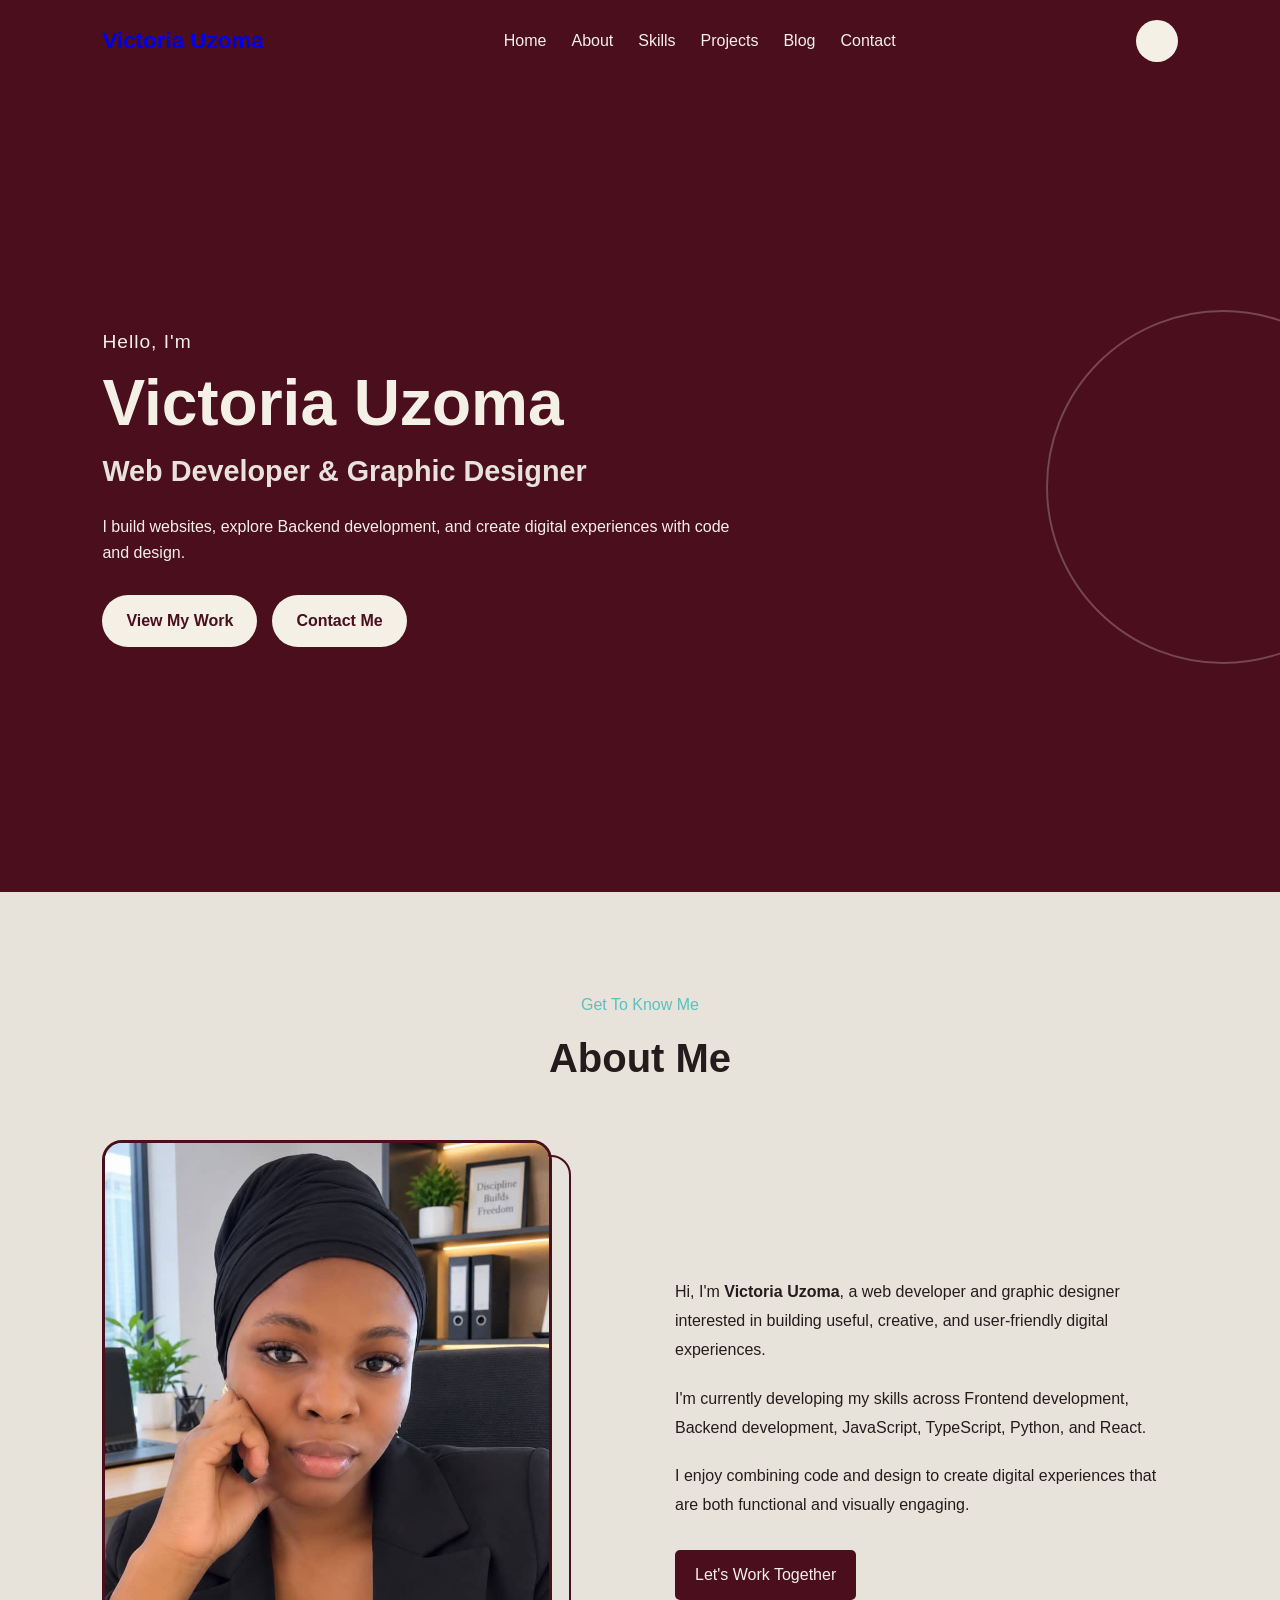
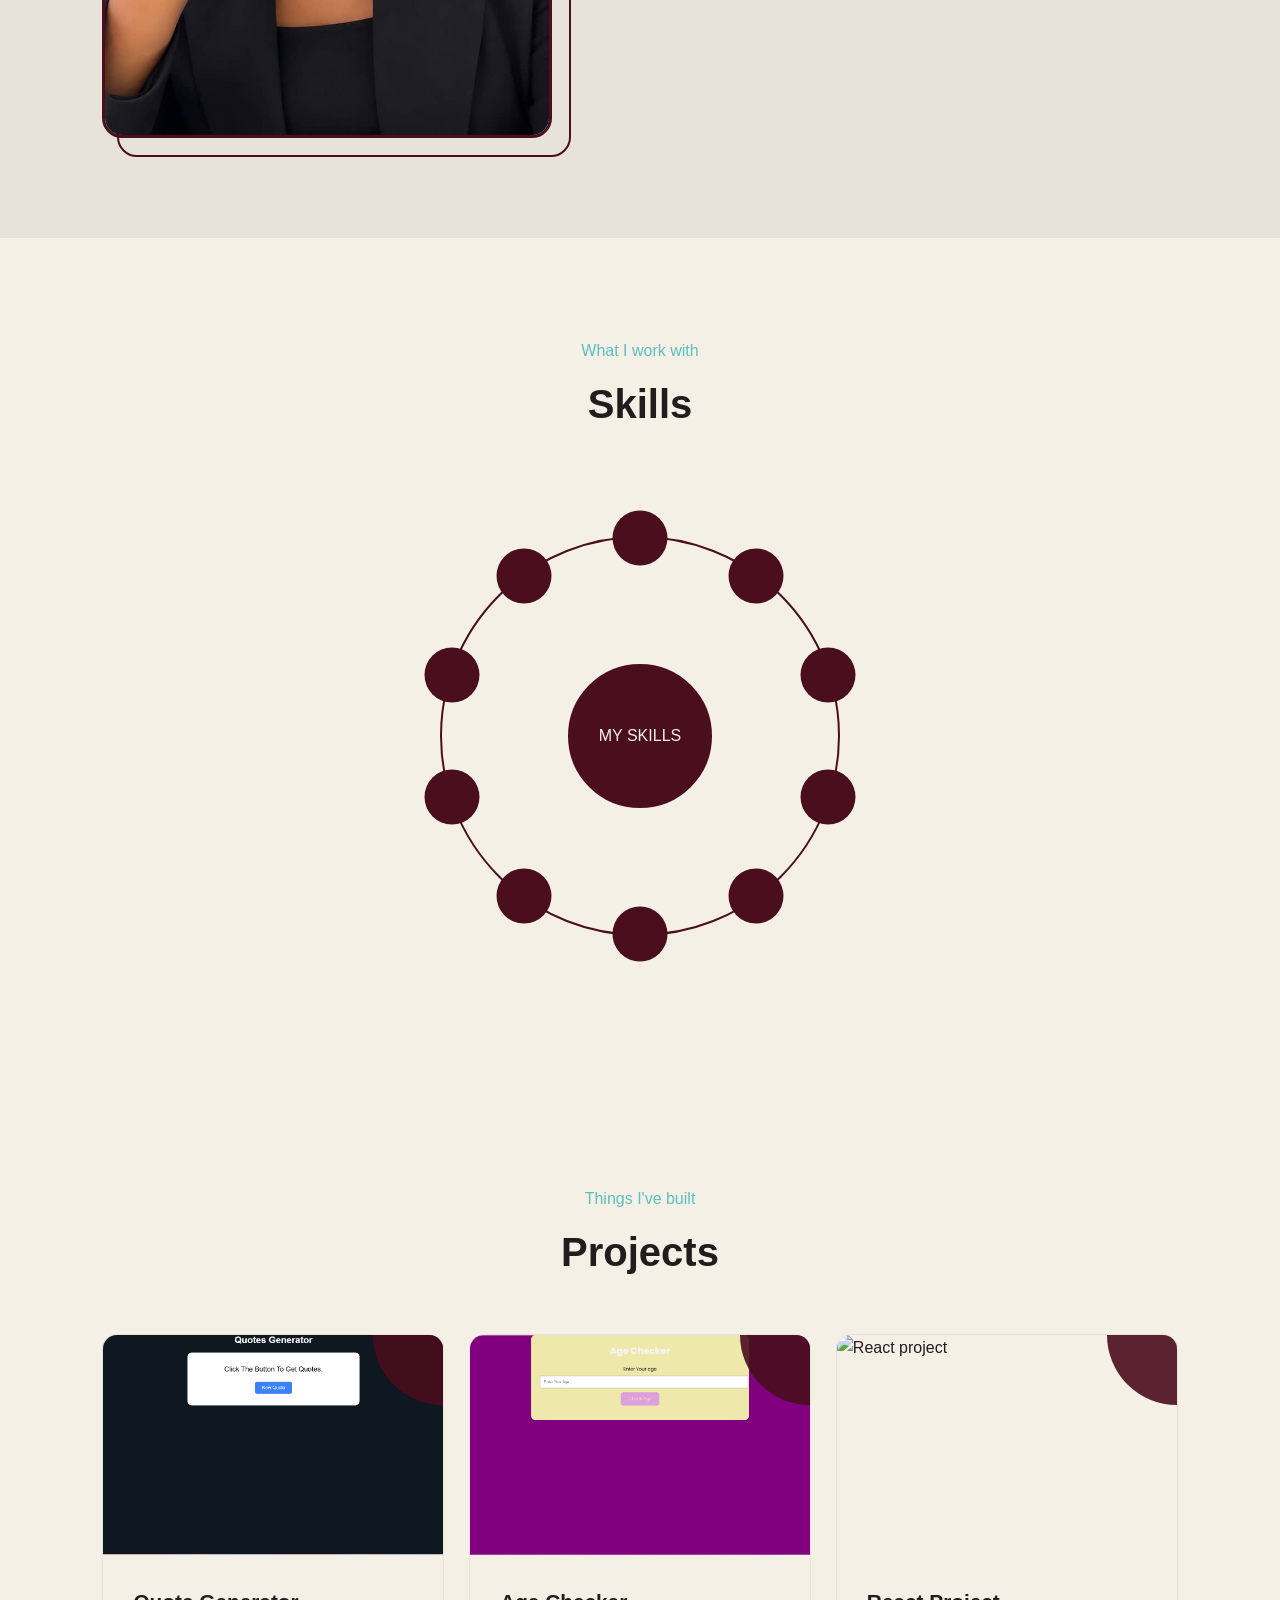
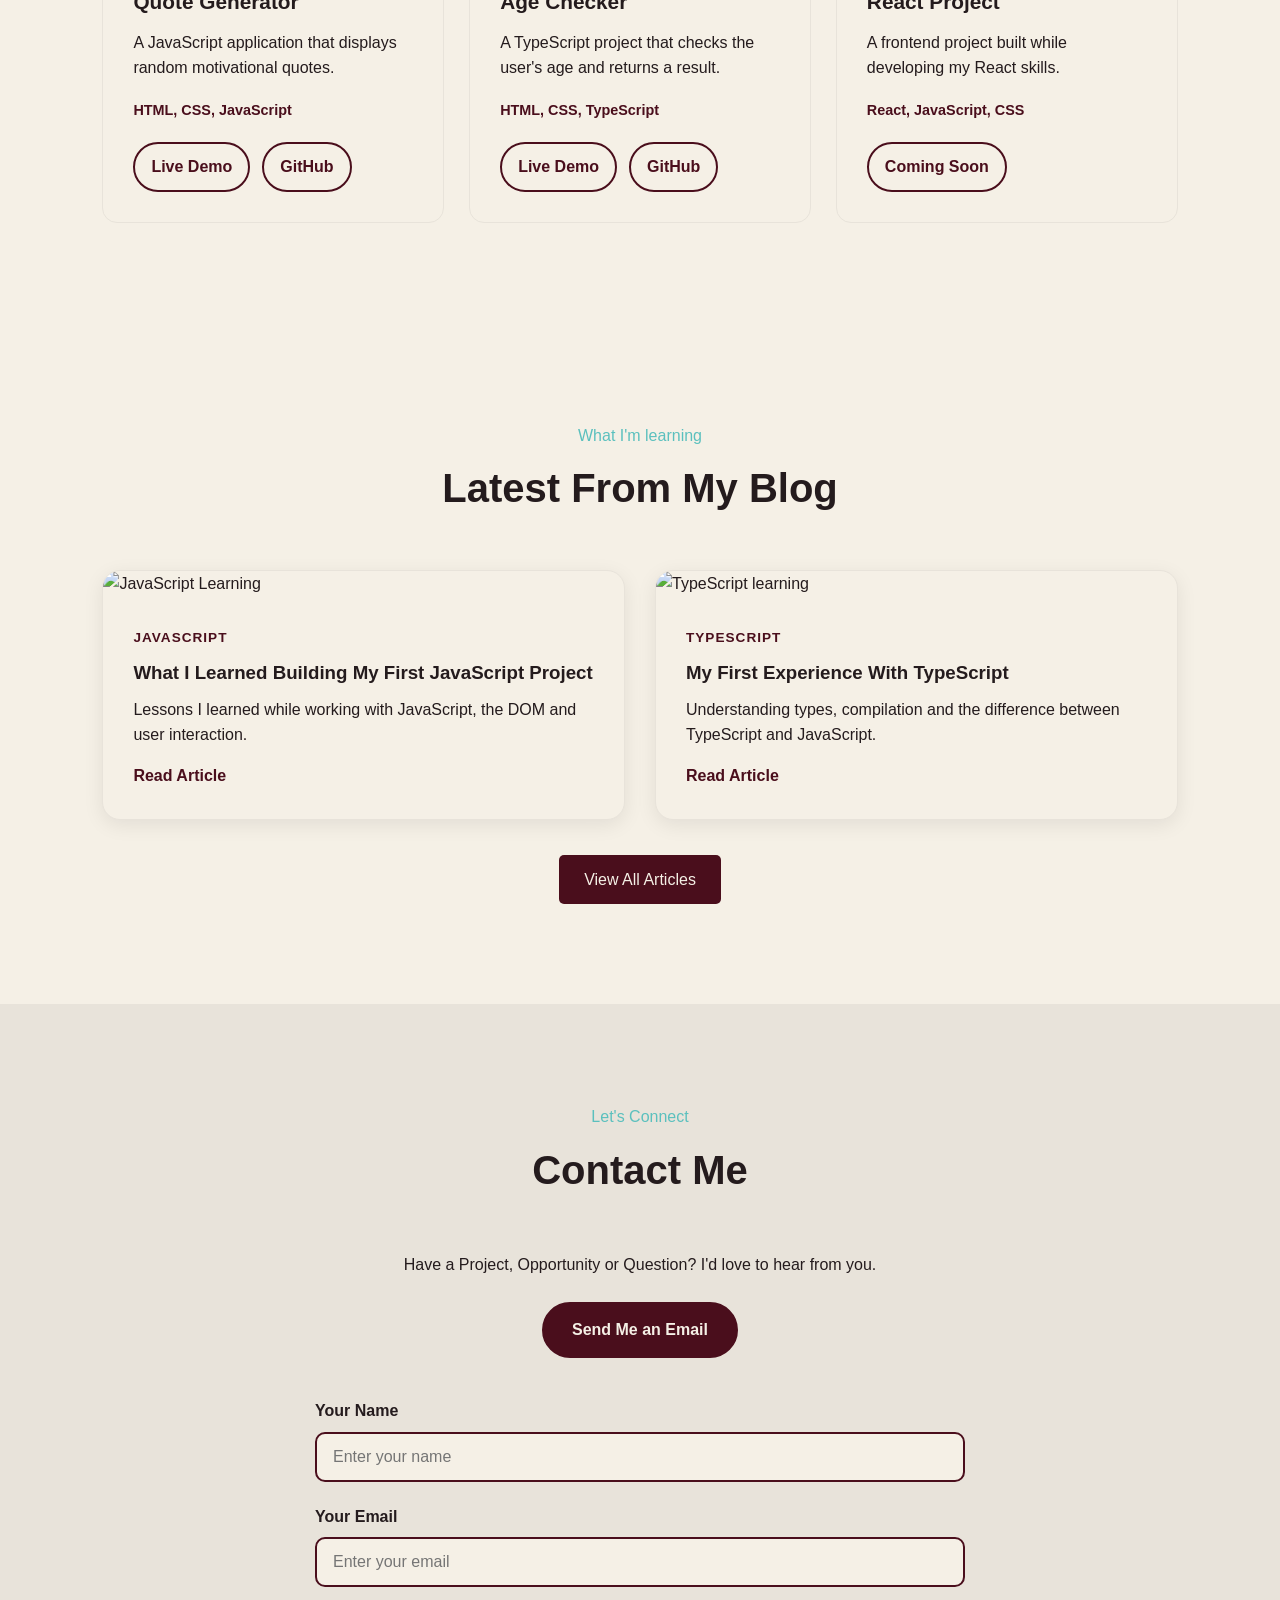
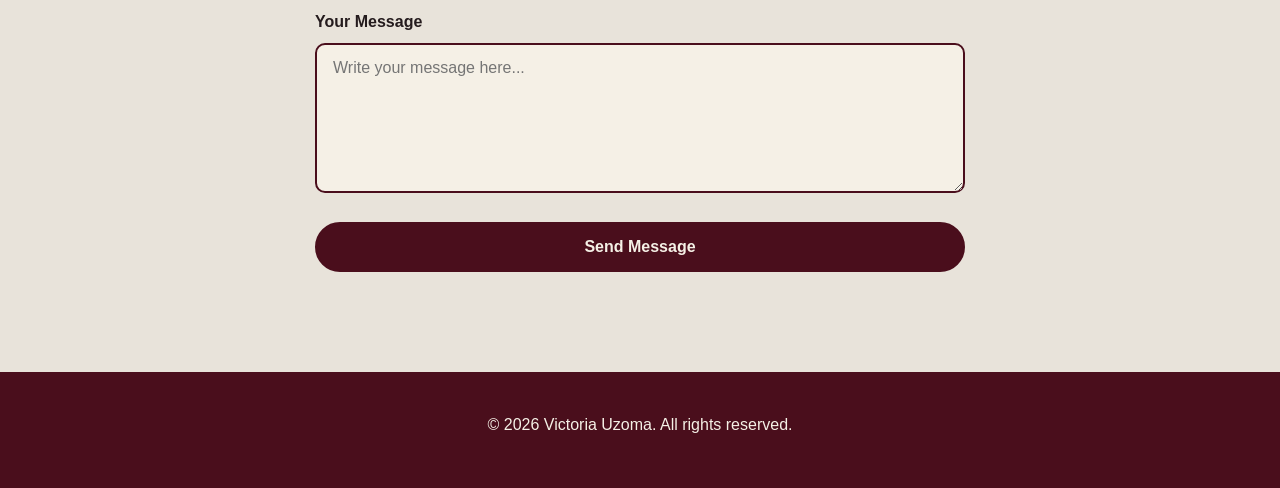
==== commit 5305ea31: "Update portfolio projects and styling" ====
--- a/index.html
+++ b/index.html
@@ -14,9 +14,13 @@
 
 <body>
 
+    <!-- Navigation -->
     <header>
         <nav class="navbar">
-            <a href="index.html" class="logo">Victoria Uzoma</a>
+
+            <a href="index.html" class="logo">
+                Victoria Uzoma
+            </a>
 
             <ul class="nav-links">
                 <li><a href="#home">Home</a></li>
@@ -30,22 +34,32 @@
             <button id="themeToggle" class="theme-toggle" type="button">
                 <i data-lucide="moon"></i>
             </button>
+
         </nav>
     </header>
 
 
     <main>
 
-        <!-- Hero Section -->
+        <!-- =========================
+             HERO SECTION
+        ========================== -->
 
         <section id="home" class="hero">
+
             <div class="hero-content">
 
-                <p class="intro">Hello, I'm</p>
-
-                <h1>Victoria Uzoma</h1>
-
-                <h2>Web Developer & Graphic Designer</h2>
+                <p class="intro">
+                    Hello, I'm
+                </p>
+
+                <h1>
+                    Victoria Uzoma
+                </h1>
+
+                <h2>
+                    Web Developer & Graphic Designer
+                </h2>
 
                 <p>
                     I build websites, explore Backend development,
@@ -53,42 +67,80 @@
                 </p>
 
                 <div class="hero-buttons">
-                    <a href="#projects">View My Work</a>
-                    <a href="#contact">Contact Me</a>
+
+                    <a href="#projects">
+                        View My Work
+                    </a>
+
+                    <a href="#contact">
+                        Contact Me
+                    </a>
+
                 </div>
 
             </div>
+
         </section>
 
 
-        <!-- About -->
+        <!-- =========================
+             ABOUT SECTION
+        ========================== -->
 
         <section id="about" class="section">
 
             <div class="section-heading">
-                <p>Get To Know Me</p>
-                <h2>About Me</h2>
-            </div>
+
+                <p>
+                    Get To Know Me
+                </p>
+
+                <h2>
+                    About Me
+                </h2>
+
+            </div>
+
 
             <div class="about-content">
 
+                <!-- Profile Image -->
+
                 <div class="about-image">
-                    <img src="images/profile.jpg" alt="Victoria Uzoma">
+
+                    <img
+                        src="images/victoria.jpg"
+                        alt="Victoria Uzoma"
+                    >
+
                 </div>
 
+
+                <!-- About Text -->
+
                 <div class="about-text">
 
                     <p>
-                        I'm a web developer and a graphic Designer interested
-                        in building useful, creative and user friendly digital experiences.
+                        Hi, I'm <strong>Victoria Uzoma</strong>, a web developer
+                        and graphic designer interested in building useful,
+                        creative, and user-friendly digital experiences.
                     </p>
 
                     <p>
-                        I'm currently developing my skills across Frontend development,
-                        Backend development, Javascript, Typescript, Python and React.
+                        I'm currently developing my skills across Frontend
+                        development, Backend development, JavaScript,
+                        TypeScript, Python, and React.
                     </p>
 
-                    <a href="#contact">Let's Work Together</a>
+                    <p>
+                        I enjoy combining code and design to create digital
+                        experiences that are both functional and visually
+                        engaging.
+                    </p>
+
+                    <a href="#contact">
+                        Let's Work Together
+                    </a>
 
                 </div>
 
@@ -97,13 +149,22 @@
         </section>
 
 
-        <!-- Skills & Values -->
+        <!-- =========================
+             SKILLS SECTION
+        ========================== -->
 
         <section id="skills" class="section">
 
             <div class="section-heading">
-                <p>What I work with</p>
-                <h2>Skills</h2>
+
+                <p>
+                    What I work with
+                </p>
+
+                <h2>
+                    Skills
+                </h2>
+
             </div>
 
 
@@ -114,76 +175,110 @@
                     <!-- Center of the orbit -->
 
                     <div class="skills-center">
-                        <p>MY SKILLS</p>
+
+                        <p>
+                            MY SKILLS
+                        </p>
+
                     </div>
 
 
                     <!-- HTML -->
 
-                    <span class="skills-icon icon-1" title="HTML">
+                    <span
+                        class="skills-icon icon-1"
+                        title="HTML"
+                    >
                         <i class="devicon-html5-plain"></i>
                     </span>
 
 
                     <!-- CSS -->
 
-                    <span class="skills-icon icon-2" title="CSS">
+                    <span
+                        class="skills-icon icon-2"
+                        title="CSS"
+                    >
                         <i class="devicon-css3-plain"></i>
                     </span>
 
 
                     <!-- Git -->
 
-                    <span class="skills-icon icon-3" title="Git">
+                    <span
+                        class="skills-icon icon-3"
+                        title="Git"
+                    >
                         <i class="devicon-git-plain"></i>
                     </span>
 
 
                     <!-- JavaScript -->
 
-                    <span class="skills-icon icon-4" title="JavaScript">
+                    <span
+                        class="skills-icon icon-4"
+                        title="JavaScript"
+                    >
                         <i class="devicon-javascript-plain"></i>
                     </span>
 
 
                     <!-- TypeScript -->
 
-                    <span class="skills-icon icon-5" title="TypeScript">
+                    <span
+                        class="skills-icon icon-5"
+                        title="TypeScript"
+                    >
                         <i class="devicon-typescript-plain"></i>
                     </span>
 
 
                     <!-- React -->
 
-                    <span class="skills-icon icon-6" title="React">
+                    <span
+                        class="skills-icon icon-6"
+                        title="React"
+                    >
                         <i class="devicon-react-original"></i>
                     </span>
 
 
                     <!-- Node.js -->
 
-                    <span class="skills-icon icon-7" title="Node.js">
+                    <span
+                        class="skills-icon icon-7"
+                        title="Node.js"
+                    >
                         <i class="devicon-nodejs-plain"></i>
                     </span>
 
 
                     <!-- Express -->
 
-                    <span class="skills-icon icon-8" title="Express">
+                    <span
+                        class="skills-icon icon-8"
+                        title="Express"
+                    >
                         <i class="devicon-express-original"></i>
                     </span>
 
 
                     <!-- MongoDB -->
 
-                    <span class="skills-icon icon-9" title="MongoDB">
+                    <span
+                        class="skills-icon icon-9"
+                        title="MongoDB"
+                    >
                         <i class="devicon-mongodb-plain"></i>
                     </span>
 
 
                     <!-- SQL -->
 
-                    <span class="skills-icon icon-10" title="SQL">
+                    <span
+                        class="skills-icon icon-10"
+                        title="SQL"
+                    >
                         <i class="devicon-azuresqldatabase-plain"></i>
                     </span>
 
@@ -194,83 +289,169 @@
         </section>
 
 
-        <!-- Projects -->
+        <!-- =========================
+             PROJECTS SECTION
+        ========================== -->
 
         <section id="projects" class="section">
 
             <div class="section-heading">
-                <p>Things I've built</p>
-                <h2>Projects</h2>
+
+                <p>
+                    Things I've built
+                </p>
+
+                <h2>
+                    Projects
+                </h2>
+
             </div>
 
 
             <div class="projects-container">
 
+
+                <!-- =========================
+                     QUOTE GENERATOR
+                ========================== -->
+
                 <article class="project-card">
 
                     <div class="project-image">
-                        <img src="images/quote-app.jpg" alt="Random Quote App">
-                    </div>
+
+                        <img
+                            src="images/quote.png"
+                            alt="Quote Generator project"
+                        >
+
+                    </div>
+
 
                     <div class="project-content">
 
-                        <h3>Quote</h3>
+                        <h3>
+                            Quote Generator
+                        </h3>
 
                         <p>
-                            A JavaScript project that displays random quotes
-                            when the user interacts with the button.
+                            A JavaScript application that displays
+                            random motivational quotes.
                         </p>
 
                         <p class="technologies">
                             HTML, CSS, JavaScript
                         </p>
 
-                        <a href="#" class="project-link">
-                            View Project
-                        </a>
+
+                        <div class="project-links">
+
+                            <a
+                                href="https://quote-generator-pi-five.vercel.app/"
+                                class="project-link"
+                                target="_blank"
+                                rel="noopener noreferrer"
+                            >
+                                Live Demo
+                            </a>
+
+
+                            <a
+                                href="https://github.com/Victoria-Uzoma/Quote"
+                                class="project-link"
+                                target="_blank"
+                                rel="noopener noreferrer"
+                            >
+                                GitHub
+                            </a>
+
+                        </div>
 
                     </div>
 
                 </article>
 
 
+                <!-- =========================
+                     AGE CHECKER
+                ========================== -->
+
                 <article class="project-card">
 
                     <div class="project-image">
-                        <img src="images/age-checker.jpg" alt="Age Checker">
-                    </div>
+
+                        <img
+                            src="images/age-checker.png"
+                            alt="Age Checker project"
+                        >
+
+                    </div>
+
 
                     <div class="project-content">
 
-                        <h3>Age-Checker</h3>
+                        <h3>
+                            Age Checker
+                        </h3>
 
                         <p>
-                            A small TypeScript project that checks a user's
-                            age and displays the appropriate result.
+                            A TypeScript project that checks the
+                            user's age and returns a result.
                         </p>
 
                         <p class="technologies">
                             HTML, CSS, TypeScript
                         </p>
 
-                        <a href="#" class="project-link">
-                            View Project
-                        </a>
+
+                        <div class="project-links">
+
+                            <a
+                                href="https://age-checker-ebon.vercel.app/"
+                                class="project-link"
+                                target="_blank"
+                                rel="noopener noreferrer"
+                            >
+                                Live Demo
+                            </a>
+
+
+                            <a
+                                href="https://github.com/Victoria-Uzoma/Age-Checker"
+                                class="project-link"
+                                target="_blank"
+                                rel="noopener noreferrer"
+                            >
+                                GitHub
+                            </a>
+
+                        </div>
 
                     </div>
 
                 </article>
 
 
+                <!-- =========================
+                     REACT PROJECT
+                ========================== -->
+
                 <article class="project-card">
 
                     <div class="project-image">
-                        <img src="images/react-project.jpg" alt="React project">
-                    </div>
+
+                        <img
+                            src="images/react-project.jpg"
+                            alt="React project"
+                        >
+
+                    </div>
+
 
                     <div class="project-content">
 
-                        <h3>React Project</h3>
+                        <h3>
+                            React Project
+                        </h3>
 
                         <p>
                             A frontend project built while developing
@@ -281,43 +462,69 @@
                             React, JavaScript, CSS
                         </p>
 
-                        <a href="#" class="project-link">
-                            View Project
-                        </a>
+
+                        <div class="project-links">
+
+                            <a
+                                href="#"
+                                class="project-link"
+                            >
+                                Coming Soon
+                            </a>
+
+                        </div>
 
                     </div>
 
                 </article>
 
+
             </div>
 
         </section>
 
 
-        <!-- Blog Preview -->
+        <!-- =========================
+             BLOG PREVIEW
+        ========================== -->
 
         <section id="blog-preview" class="section">
 
             <div class="section-heading">
-                <p>What I'm learning</p>
-                <h2>Latest From My Blog</h2>
+
+                <p>
+                    What I'm learning
+                </p>
+
+                <h2>
+                    Latest From My Blog
+                </h2>
+
             </div>
 
 
             <div class="blog-container">
 
+
+                <!-- JavaScript Article -->
+
                 <article class="blog-card">
 
                     <div class="blog-image">
+
                         <img
                             src="images/blog-javascript.jpg"
                             alt="JavaScript Learning"
                         >
-                    </div>
+
+                    </div>
+
 
                     <div class="blog-content">
 
-                        <p class="blog-category">JavaScript</p>
+                        <p class="blog-category">
+                            JavaScript
+                        </p>
 
                         <h3>
                             What I Learned Building My First JavaScript Project
@@ -337,18 +544,25 @@
                 </article>
 
 
+                <!-- TypeScript Article -->
+
                 <article class="blog-card">
 
                     <div class="blog-image">
+
                         <img
                             src="images/blog-typescript.jpg"
                             alt="TypeScript learning"
                         >
-                    </div>
+
+                    </div>
+
 
                     <div class="blog-content">
 
-                        <p class="blog-category">TypeScript</p>
+                        <p class="blog-category">
+                            TypeScript
+                        </p>
 
                         <h3>
                             My First Experience With TypeScript
@@ -371,21 +585,32 @@
 
 
             <div class="blog-button">
+
                 <a href="blog.html">
                     View All Articles
                 </a>
+
             </div>
 
         </section>
 
 
-        <!-- Contact -->
+        <!-- =========================
+             CONTACT SECTION
+        ========================== -->
 
         <section id="contact" class="section">
 
             <div class="section-heading">
-                <p>Let's Connect</p>
-                <h2>Contact Me</h2>
+
+                <p>
+                    Let's Connect
+                </p>
+
+                <h2>
+                    Contact Me
+                </h2>
+
             </div>
 
 
@@ -393,13 +618,122 @@
 
                 <p>
                     Have a Project, Opportunity or Question?
-                    I'd love to hear From You.
+                    I'd love to hear from you.
                 </p>
+
+
+                <!-- Direct Email -->
 
                 <a href="mailto:vuzoma140@gmail.com">
                     Send Me an Email
                 </a>
 
+
+                <!-- =========================
+                     CONTACT FORM
+                ========================== -->
+
+                <form
+                    class="contact-form"
+                    action="https://formsubmit.co/vuzoma140@gmail.com"
+                    method="POST"
+                >
+
+                    <!-- Email subject -->
+
+                    <input
+                        type="hidden"
+                        name="_subject"
+                        value="New Portfolio Contact"
+                    >
+
+
+                    <!-- Disable CAPTCHA -->
+
+                    <input
+                        type="hidden"
+                        name="_captcha"
+                        value="false"
+                    >
+
+
+                    <!-- Keep the visitor on the website -->
+
+                    <input
+                        type="hidden"
+                        name="_next"
+                        value="https://victoria-praise.vercel.app/"
+                    >
+
+
+                    <!-- Name -->
+
+                    <div class="form-group">
+
+                        <label for="name">
+                            Your Name
+                        </label>
+
+                        <input
+                            type="text"
+                            id="name"
+                            name="name"
+                            placeholder="Enter your name"
+                            required
+                        >
+
+                    </div>
+
+
+                    <!-- Email -->
+
+                    <div class="form-group">
+
+                        <label for="email">
+                            Your Email
+                        </label>
+
+                        <input
+                            type="email"
+                            id="email"
+                            name="email"
+                            placeholder="Enter your email"
+                            required
+                        >
+
+                    </div>
+
+
+                    <!-- Message -->
+
+                    <div class="form-group">
+
+                        <label for="message">
+                            Your Message
+                        </label>
+
+                        <textarea
+                            id="message"
+                            name="message"
+                            rows="6"
+                            placeholder="Write your message here..."
+                            required
+                        ></textarea>
+
+                    </div>
+
+
+                    <!-- Submit button -->
+
+                    <button
+                        type="submit"
+                        class="contact-submit"
+                    >
+                        Send Message
+                    </button>
+
+                </form>
+
             </div>
 
         </section>
@@ -407,16 +741,23 @@
     </main>
 
 
-    <!-- Footer -->
+    <!-- =========================
+         FOOTER
+    ========================== -->
 
     <footer>
-        <p>&copy; 2026 Victoria Uzoma. All rights reserved.</p>
+
+        <p>
+            &copy; 2026 Victoria Uzoma. All rights reserved.
+        </p>
+
     </footer>
 
 
     <!-- Lucide Icons -->
 
     <script src="https://unpkg.com/lucide@latest"></script>
+
 
     <!-- Your JavaScript -->
 
--- a/css/style.css
+++ b/css/style.css
@@ -31,6 +31,10 @@
 img {
     width: 100%;
     display: block;
+}
+
+a {
+    text-decoration: none;
 }
 
 
@@ -256,6 +260,10 @@
     transition: 0.3s ease;
 }
 
+.about-text a:hover {
+    transform: translateY(-3px);
+}
+
 
 /* =========================
    SKILLS
@@ -426,6 +434,18 @@
     box-shadow: 0 15px 30px rgba(74, 14, 28, 0.15);
 }
 
+.project-image {
+    width: 100%;
+    height: 220px;
+    overflow: hidden;
+}
+
+.project-image img {
+    width: 100%;
+    height: 100%;
+    object-fit: cover;
+}
+
 .project-content {
     padding: 30px;
     position: relative;
@@ -444,14 +464,27 @@
     font-weight: bold;
 }
 
+.project-links {
+    display: flex;
+    flex-wrap: wrap;
+    gap: 12px;
+    margin-top: 20px;
+}
+
 .project-link {
+    display: inline-block;
+    padding: 10px 16px;
+    border: 2px solid var(--hushblood);
+    border-radius: 25px;
     font-weight: bold;
     color: var(--hushblood);
     transition: 0.3s ease;
 }
 
 .project-link:hover {
-    letter-spacing: 1px;
+    background: var(--hushblood);
+    color: var(--cream);
+    transform: translateY(-2px);
 }
 
 
@@ -559,11 +592,17 @@
    CONTACT
 ========================= */
 
+#contact {
+    background: var(--smoky-white);
+}
+
 .contact-content {
+    max-width: 750px;
+    margin: 0 auto;
     text-align: center;
 }
 
-.contact-content a {
+.contact-content > a {
     display: inline-block;
     margin-top: 25px;
     padding: 13px 28px;
@@ -575,14 +614,77 @@
     transition: 0.3s ease;
 }
 
-.contact-content a:hover {
+.contact-content > a:hover {
     background: transparent;
     color: var(--hushblood);
     transform: translateY(-3px);
 }
 
-#contact {
-    background: var(--smoky-white);
+
+/* Contact form */
+
+.contact-form {
+    width: 100%;
+    max-width: 650px;
+    margin: 40px auto 0;
+    text-align: left;
+}
+
+.form-group {
+    margin-bottom: 22px;
+}
+
+.form-group label {
+    display: block;
+    margin-bottom: 8px;
+    font-weight: bold;
+    color: var(--text-dark);
+}
+
+.form-group input,
+.form-group textarea {
+    width: 100%;
+    padding: 14px 16px;
+    border: 2px solid var(--hushblood);
+    border-radius: 10px;
+    background: var(--cream);
+    color: var(--text-dark);
+    font-family: inherit;
+    font-size: 1rem;
+    outline: none;
+    transition: 0.3s ease;
+}
+
+.form-group input:focus,
+.form-group textarea:focus {
+    border-color: var(--text-dark);
+    box-shadow: 0 0 0 3px rgba(74, 14, 28, 0.1);
+}
+
+.form-group textarea {
+    resize: vertical;
+    min-height: 150px;
+}
+
+.contact-submit {
+    display: block;
+    width: 100%;
+    padding: 14px 25px;
+    border: 2px solid var(--hushblood);
+    border-radius: 30px;
+    background: var(--hushblood);
+    color: var(--cream);
+    font-family: inherit;
+    font-size: 1rem;
+    font-weight: bold;
+    cursor: pointer;
+    transition: 0.3s ease;
+}
+
+.contact-submit:hover {
+    background: transparent;
+    color: var(--hushblood);
+    transform: translateY(-3px);
 }
 
 
@@ -617,154 +719,8 @@
 
 
 /* =========================
-   TABLET
-========================= */
-
-@media (max-width: 900px) {
-
-    .projects-container {
-        grid-template-columns: 1fr 1fr;
-    }
-
-    .about-content {
-        grid-template-columns: 1fr;
-    }
-
-    .about-image {
-        margin: 0 auto;
-    }
-
-    .about-text {
-        text-align: center;
-        margin: 0 auto;
-    }
-}
-
-
-/* =========================
-   MOBILE
-========================= */
-
-@media (max-width: 650px) {
-
-    .navbar {
-        flex-direction: column;
-        gap: 20px;
-        padding: 18px 5%;
-    }
-
-    .nav-links {
-        flex-wrap: wrap;
-        justify-content: center;
-        gap: 15px;
-    }
-
-    .hero {
-        min-height: 80vh;
-        padding: 80px 5%;
-    }
-
-    .hero h1 {
-        font-size: 2.8rem;
-    }
-
-    .hero h2 {
-        font-size: 1.4rem;
-    }
-
-    .hero-buttons {
-        flex-wrap: wrap;
-    }
-
-    .section {
-        padding: 80px 5%;
-    }
-
-    .projects-container,
-    .blog-container {
-        grid-template-columns: 1fr;
-    }
-
-    .skills-orbit {
-        width: 320px;
-        height: 320px;
-    }
-
-    .skills-center {
-        width: 120px;
-        height: 120px;
-    }
-
-    .skills-icon {
-        width: 45px;
-        height: 45px;
-        font-size: 1.5rem;
-    }
-
-    .article-title {
-        font-size: 2.2rem;
-    }
-}
-
-
-/* =========================
-   NIGHT THEME
-========================= */
-
-body.night {
-    background: var(--hushblood);
-    color: var(--cream);
-}
-
-body.night .navbar {
-    background: var(--cream);
-    color: var(--hushblood);
-}
-
-body.night .nav-links a {
-    color: var(--hushblood);
-}
-
-body.night .intro {
-    color: var(--hushblood);
-}
-
-body.night .hero {
-    background: var(--cream);
-    color: var(--hushblood);
-}
-
-body.night .hero h1,
-body.night .hero h2 {
-    color: var(--hushblood);
-}
-
-body.night #about,
-body.night #skills,
-body.night #contact {
-    background: var(--hushblood);
-    color: var(--cream);
-}
-
-body.night .project-card,
-body.night .blog-card {
-    background: var(--hushblood);
-    color: var(--cream);
-    border-color: var(--cream);
-}
-
-body.night footer {
-    background: var(--cream);
-    color: var(--hushblood);
-}
-
-body.night .theme-toggle {
-    background: var(--hushblood);
-    color: var(--cream);
-}
-
-
-/* Theme button */
+   THEME BUTTON
+========================= */
 
 .theme-toggle {
     border: none;
@@ -788,6 +744,193 @@
 }
 
 
+/* =========================
+   TABLET
+========================= */
+
+@media (max-width: 900px) {
+
+    .projects-container {
+        grid-template-columns: 1fr 1fr;
+    }
+
+    .about-content {
+        grid-template-columns: 1fr;
+    }
+
+    .about-image {
+        margin: 0 auto;
+    }
+
+    .about-text {
+        text-align: center;
+        margin: 0 auto;
+    }
+}
+
+
+/* =========================
+   MOBILE
+========================= */
+
+@media (max-width: 650px) {
+
+    .navbar {
+        flex-direction: column;
+        gap: 20px;
+        padding: 18px 5%;
+    }
+
+    .nav-links {
+        flex-wrap: wrap;
+        justify-content: center;
+        gap: 15px;
+    }
+
+    .hero {
+        min-height: 80vh;
+        padding: 80px 5%;
+    }
+
+    .hero h1 {
+        font-size: 2.8rem;
+    }
+
+    .hero h2 {
+        font-size: 1.4rem;
+    }
+
+    .hero-buttons {
+        flex-wrap: wrap;
+    }
+
+    .section {
+        padding: 80px 5%;
+    }
+
+    .projects-container,
+    .blog-container {
+        grid-template-columns: 1fr;
+    }
+
+    .skills-orbit {
+        width: 320px;
+        height: 320px;
+    }
+
+    .skills-center {
+        width: 120px;
+        height: 120px;
+    }
+
+    .skills-icon {
+        width: 45px;
+        height: 45px;
+        font-size: 1.5rem;
+    }
+
+    .article-title {
+        font-size: 2.2rem;
+    }
+
+    .project-image {
+        height: 200px;
+    }
+
+    .project-links {
+        flex-direction: column;
+    }
+
+    .project-link {
+        text-align: center;
+        width: 100%;
+    }
+
+    .contact-form {
+        width: 100%;
+    }
+
+    .contact-submit {
+        width: 100%;
+    }
+}
+
+
+/* =========================
+   NIGHT THEME
+========================= */
+
+body.night {
+    background: var(--hushblood);
+    color: var(--cream);
+}
+
+body.night .navbar {
+    background: var(--cream);
+    color: var(--hushblood);
+}
+
+body.night .nav-links a {
+    color: var(--hushblood);
+}
+
+body.night .nav-links a::after {
+    background: var(--hushblood);
+}
+
+body.night .intro {
+    color: var(--hushblood);
+}
+
+body.night .hero {
+    background: var(--cream);
+    color: var(--hushblood);
+}
+
+body.night .hero h1,
+body.night .hero h2 {
+    color: var(--hushblood);
+}
+
+body.night .hero-buttons a {
+    background: var(--hushblood);
+    color: var(--cream);
+}
+
+body.night .hero-buttons a:hover {
+    background: transparent;
+    color: var(--hushblood);
+}
+
+body.night #about,
+body.night #skills,
+body.night #contact {
+    background: var(--hushblood);
+    color: var(--cream);
+}
+
+body.night .project-card,
+body.night .blog-card {
+    background: var(--hushblood);
+    color: var(--cream);
+    border-color: var(--cream);
+}
+
+body.night footer {
+    background: var(--cream);
+    color: var(--hushblood);
+}
+
+body.night footer a {
+    color: var(--hushblood);
+}
+
+body.night .theme-toggle {
+    background: var(--hushblood);
+    color: var(--cream);
+}
+
+
 /* Night theme text adjustments */
 
 body.night .section-heading p {
@@ -804,6 +947,12 @@
 
 body.night .project-link {
     color: var(--cream);
+    border-color: var(--cream);
+}
+
+body.night .project-link:hover {
+    background: var(--cream);
+    color: var(--hushblood);
 }
 
 body.night .blog-category {
@@ -818,13 +967,44 @@
     color: var(--cream);
 }
 
-body.night .contact-content a {
+
+/* Night contact form */
+
+body.night .contact-content > a {
     background: var(--cream);
     color: var(--hushblood);
     border-color: var(--cream);
 }
 
-body.night .contact-content a:hover {
+body.night .contact-content > a:hover {
     background: transparent;
     color: var(--cream);
+}
+
+body.night .form-group label {
+    color: var(--cream);
+}
+
+body.night .form-group input,
+body.night .form-group textarea {
+    background: var(--cream);
+    color: var(--hushblood);
+    border-color: var(--cream);
+}
+
+body.night .form-group input:focus,
+body.night .form-group textarea:focus {
+    border-color: var(--cream);
+    box-shadow: 0 0 0 3px rgba(245, 240, 230, 0.15);
+}
+
+body.night .contact-submit {
+    background: var(--cream);
+    color: var(--hushblood);
+    border-color: var(--cream);
+}
+
+body.night .contact-submit:hover {
+    background: transparent;
+    color: var(--cream);
 }
